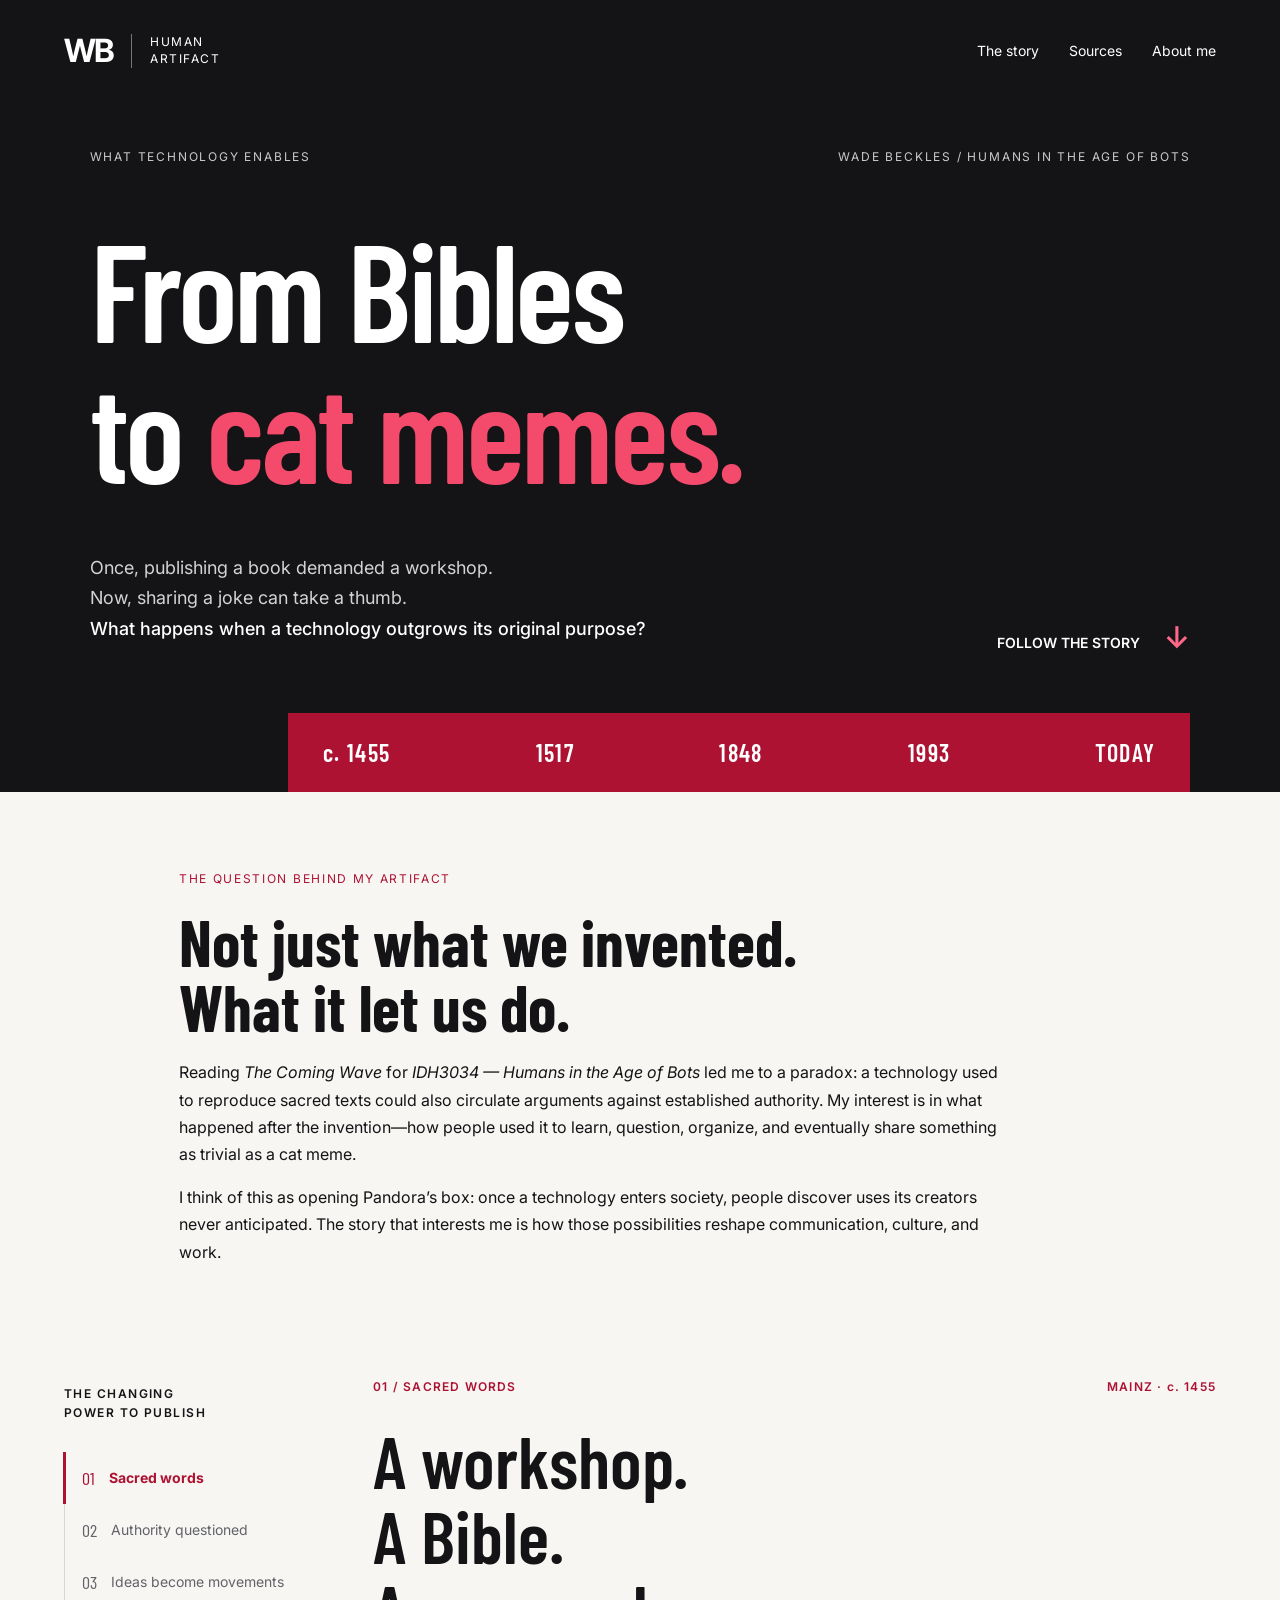
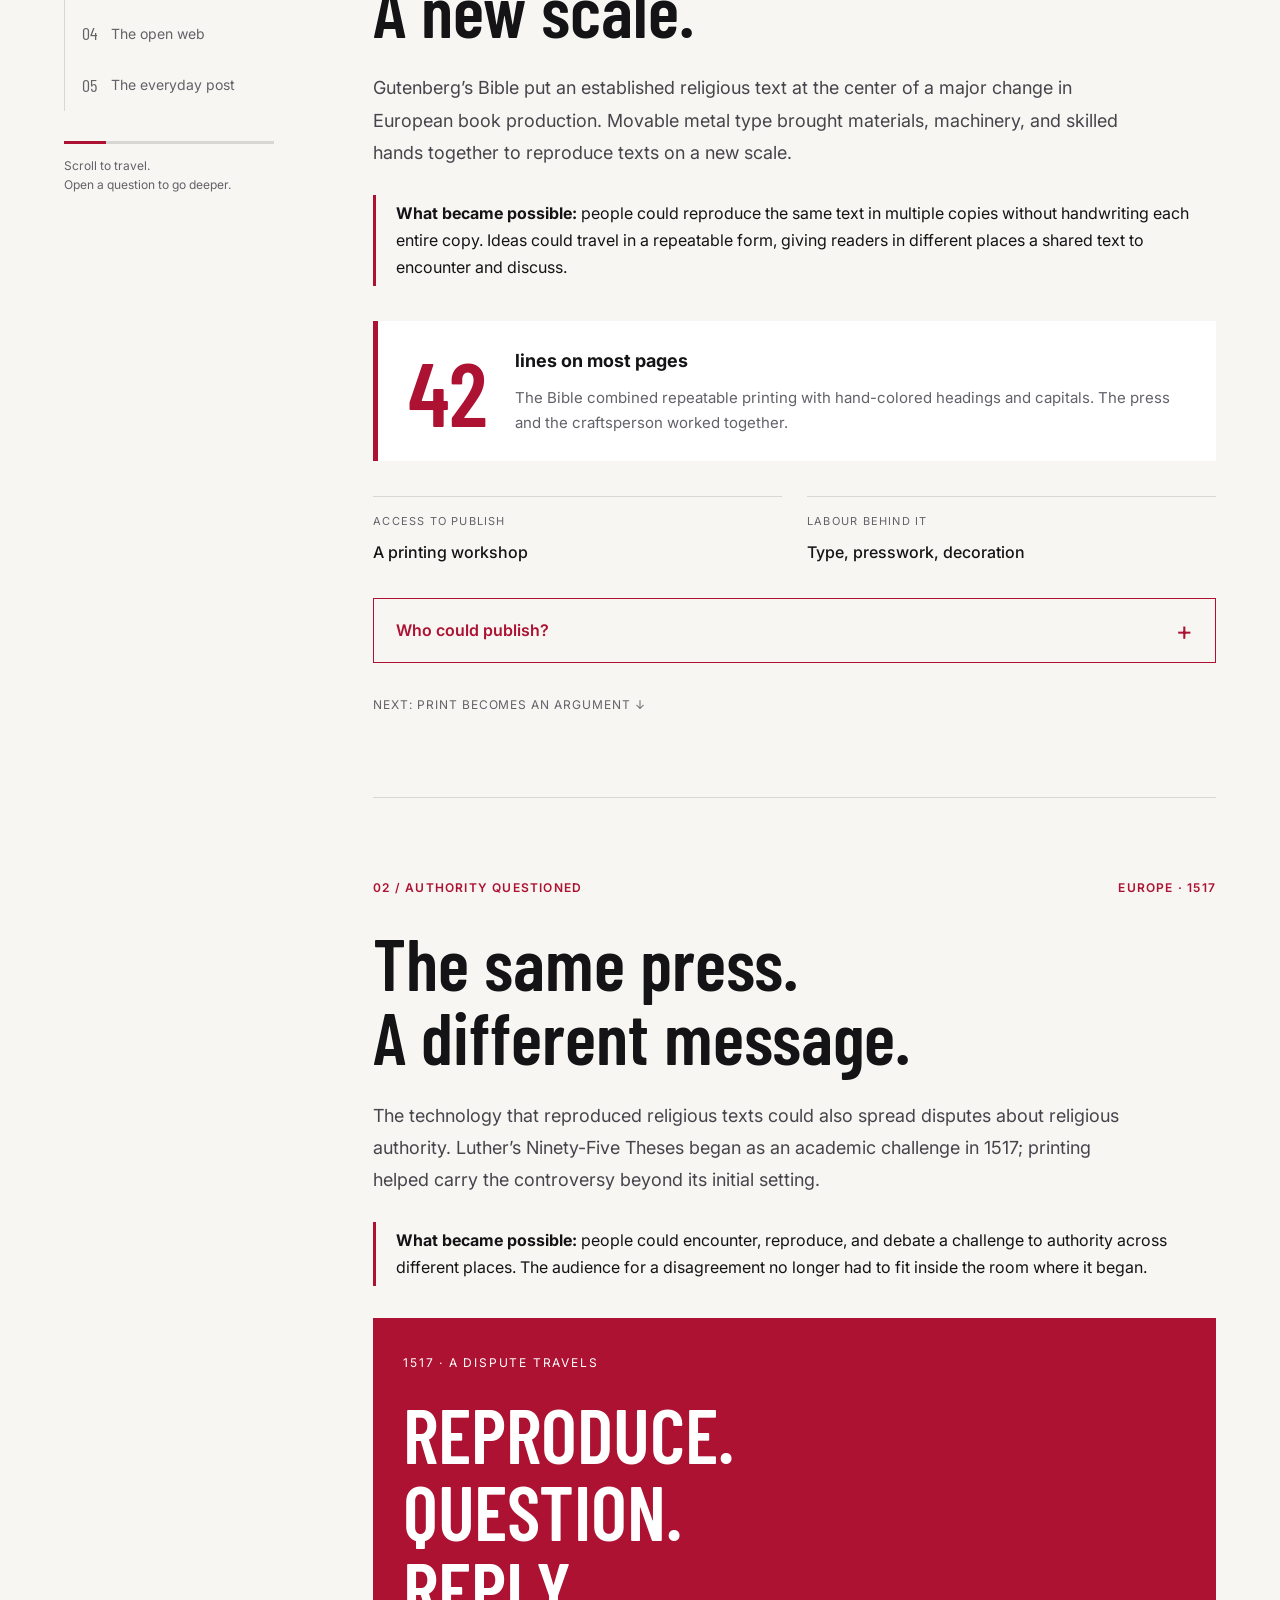
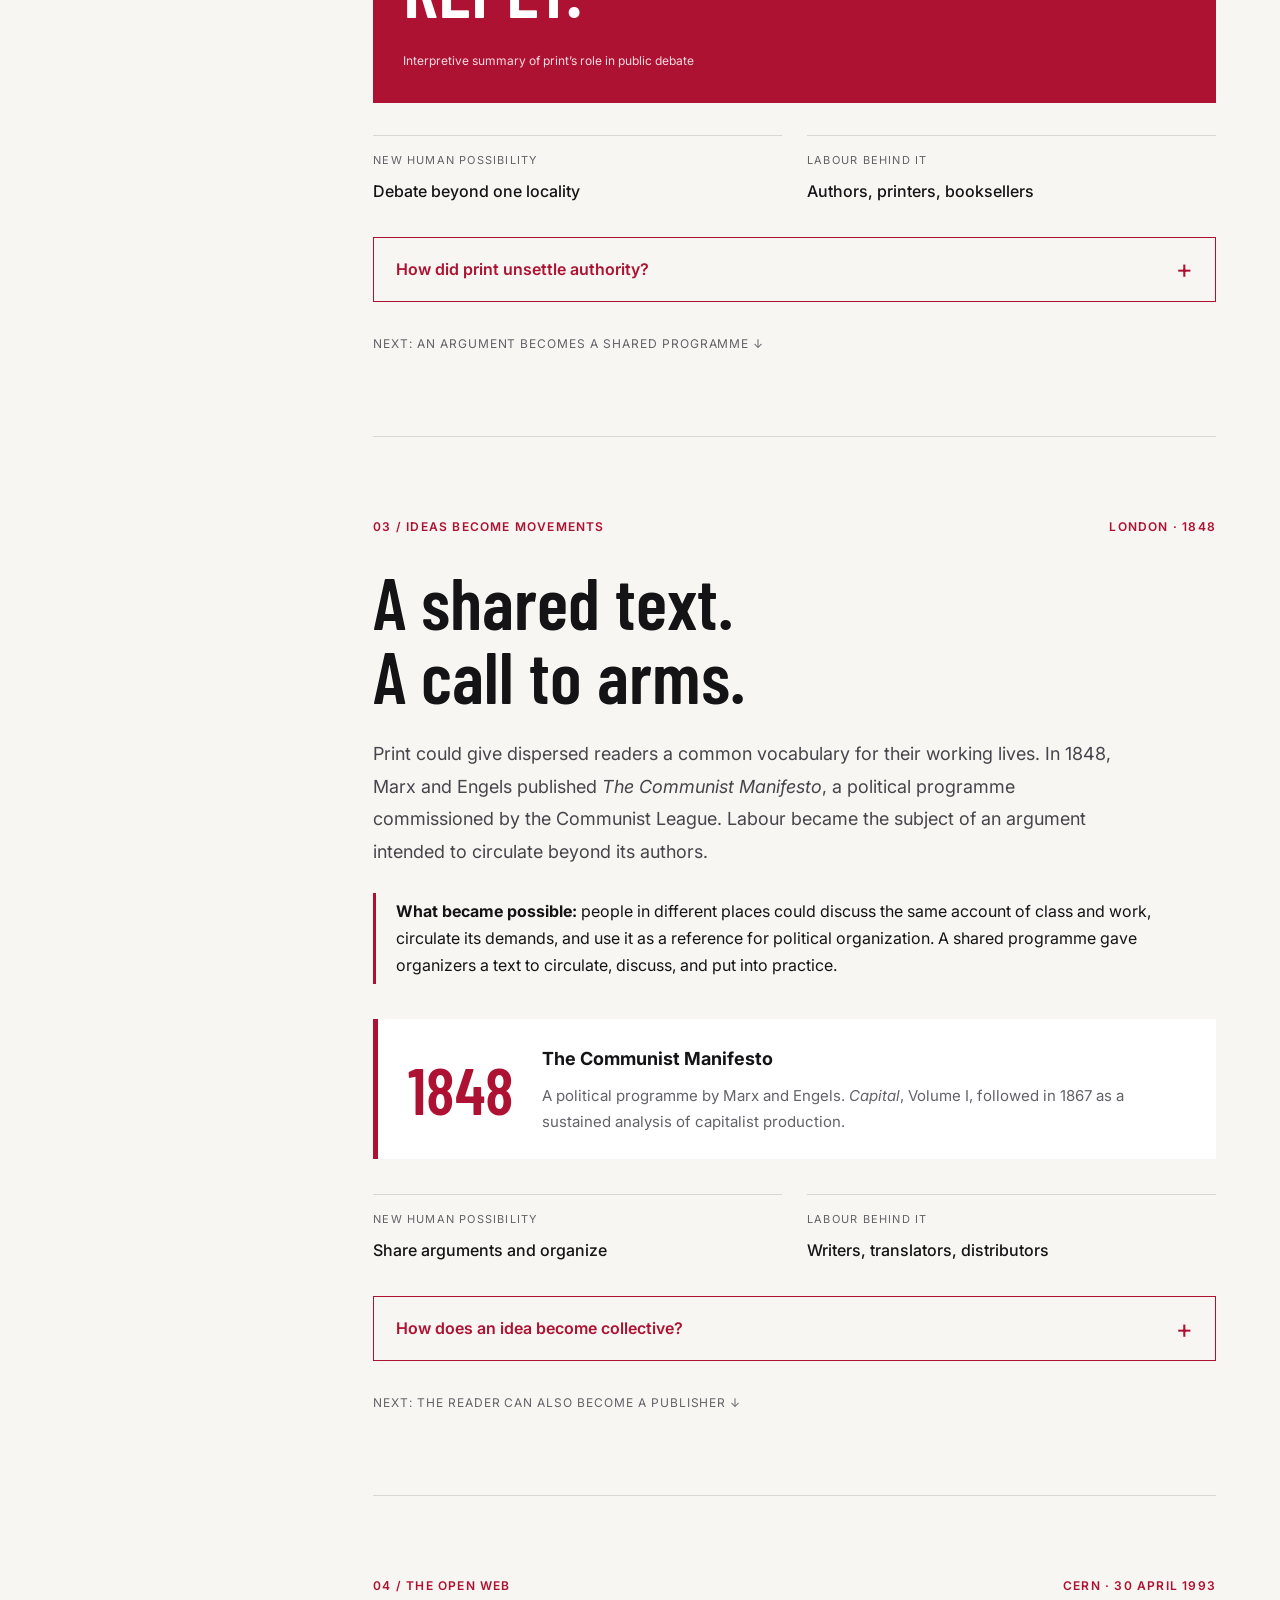
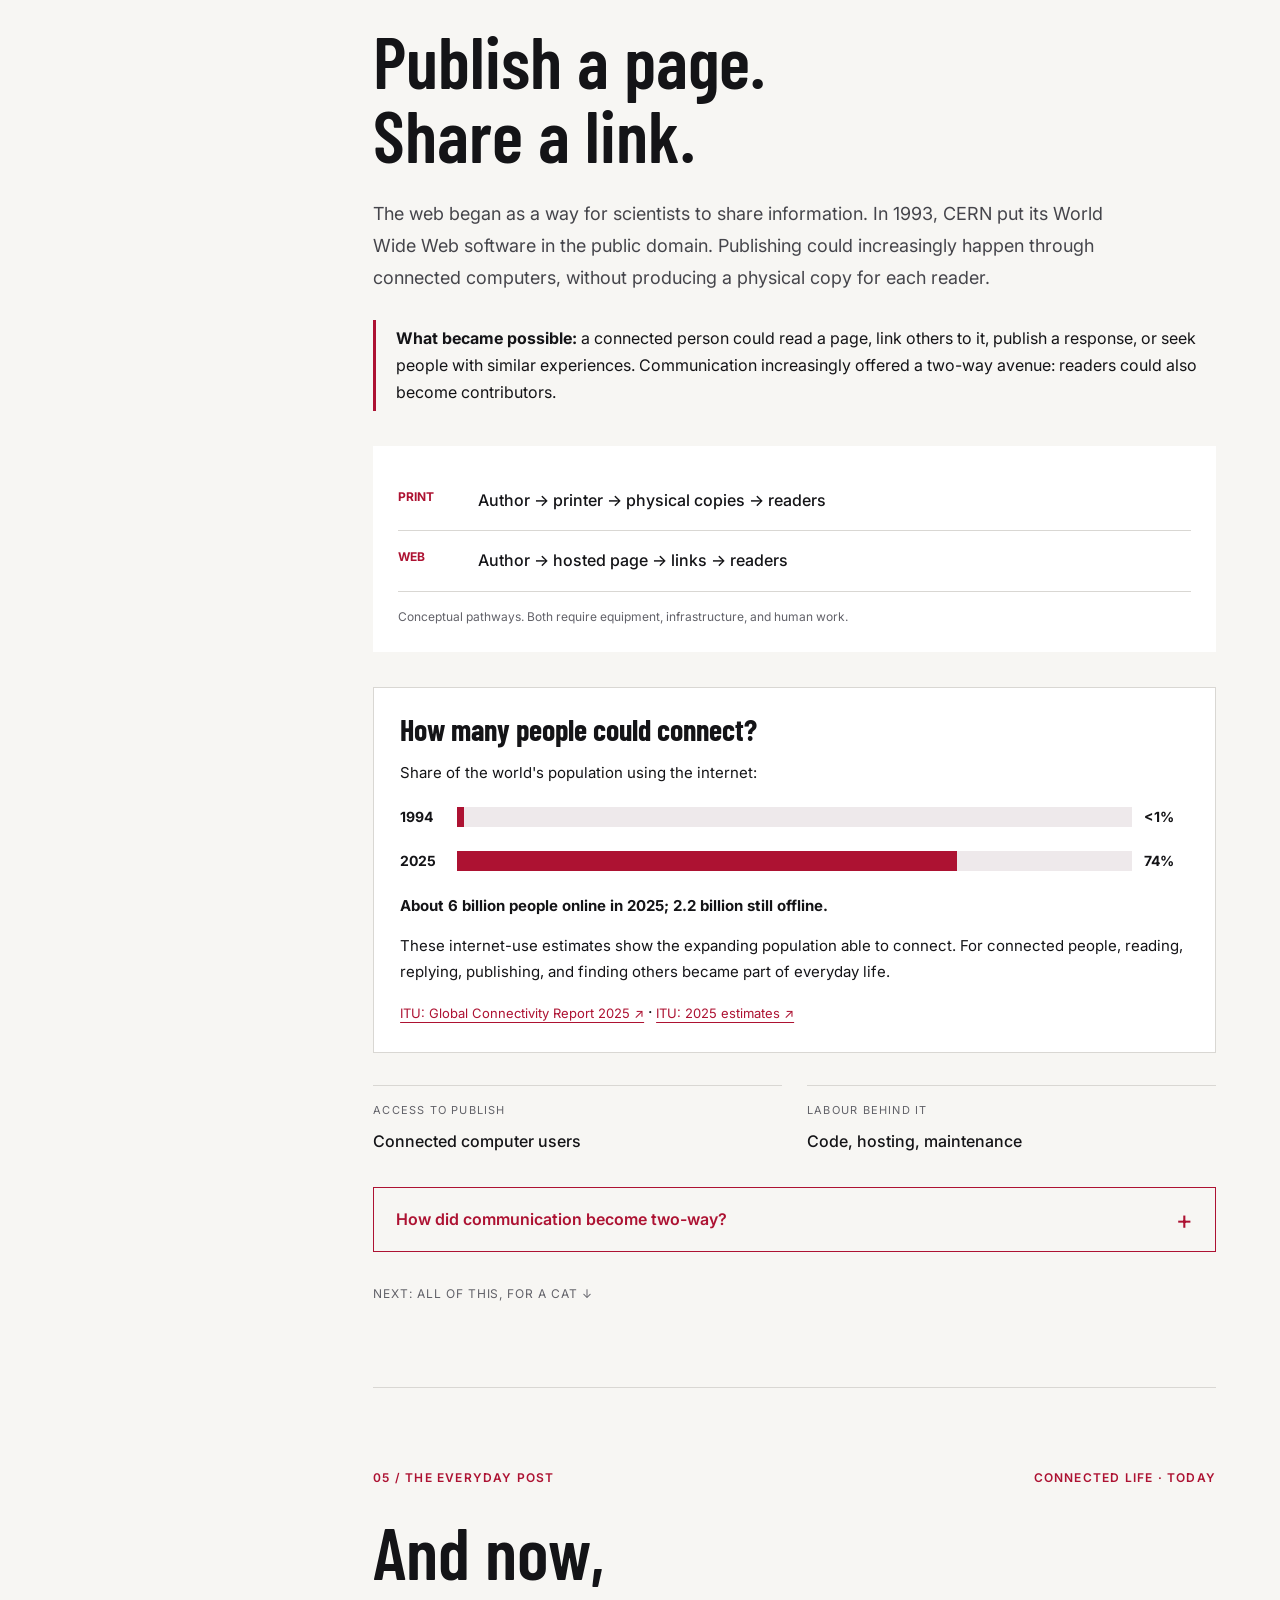
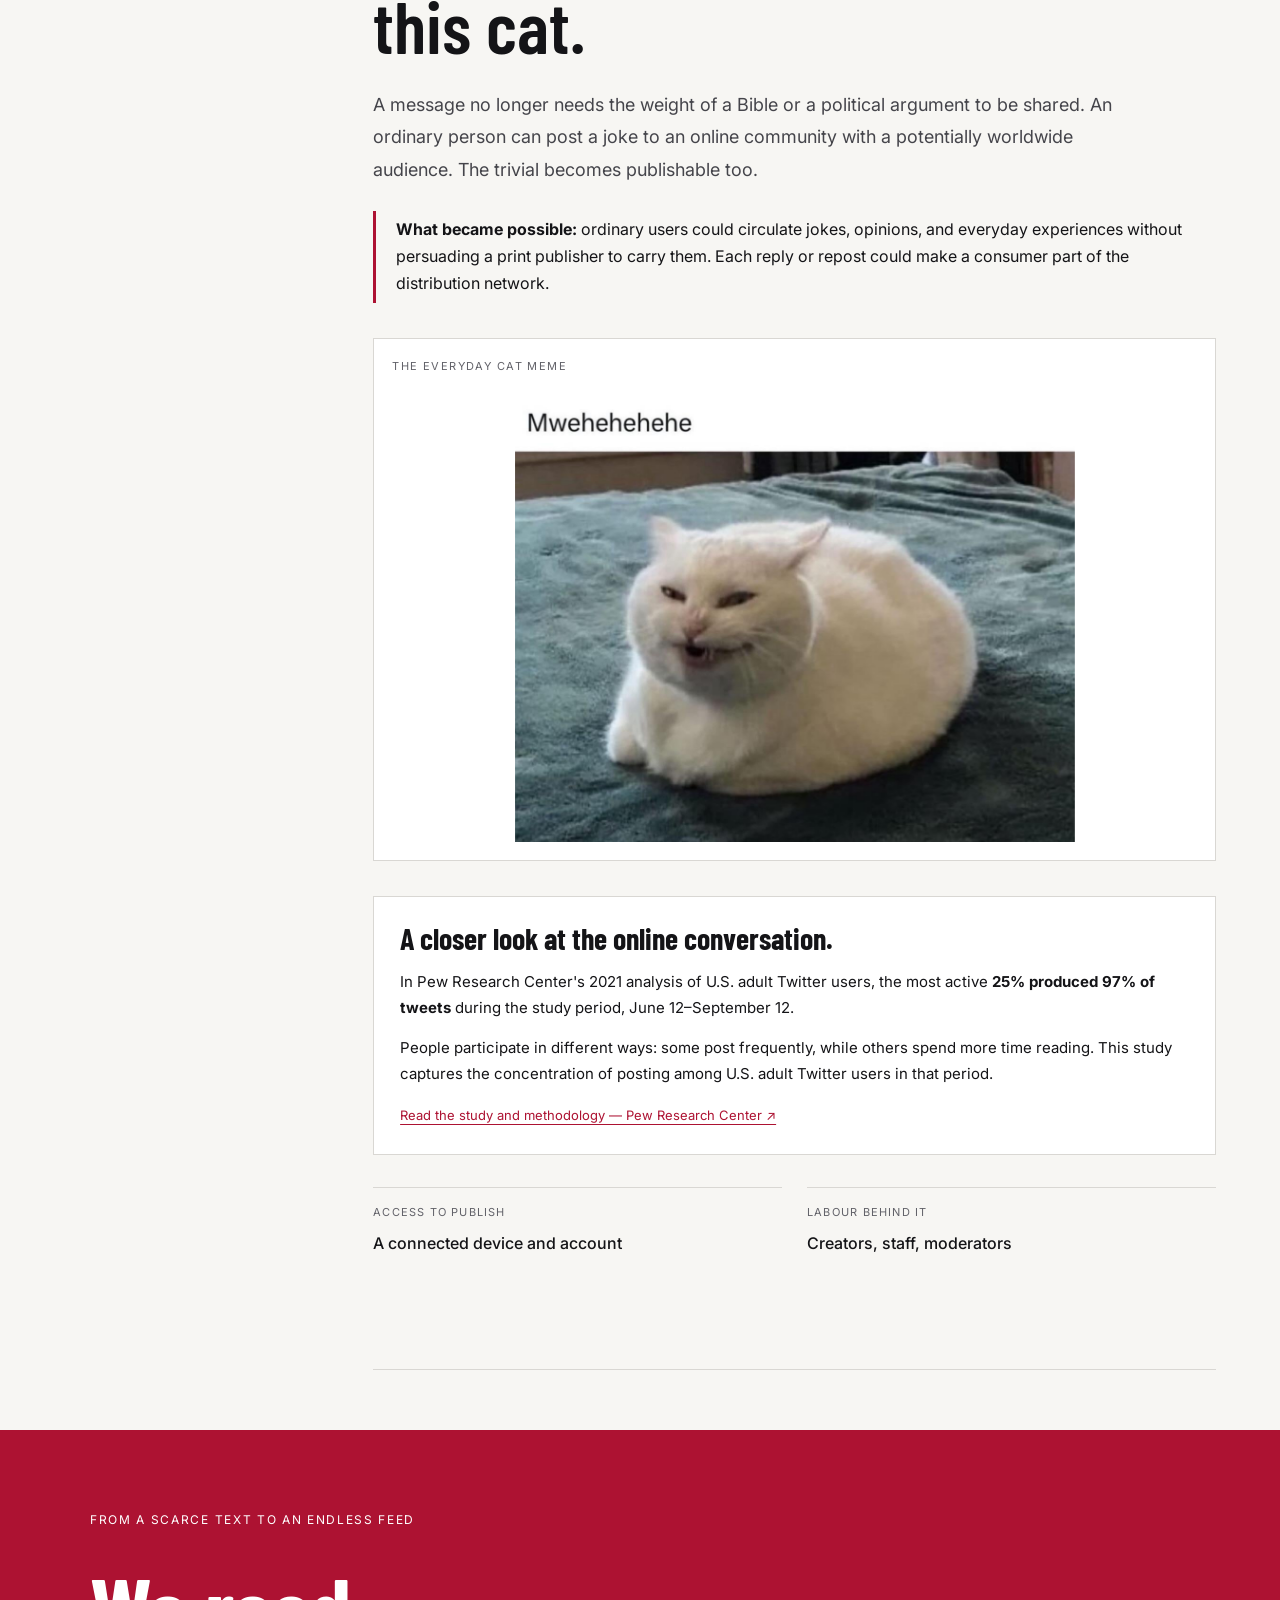
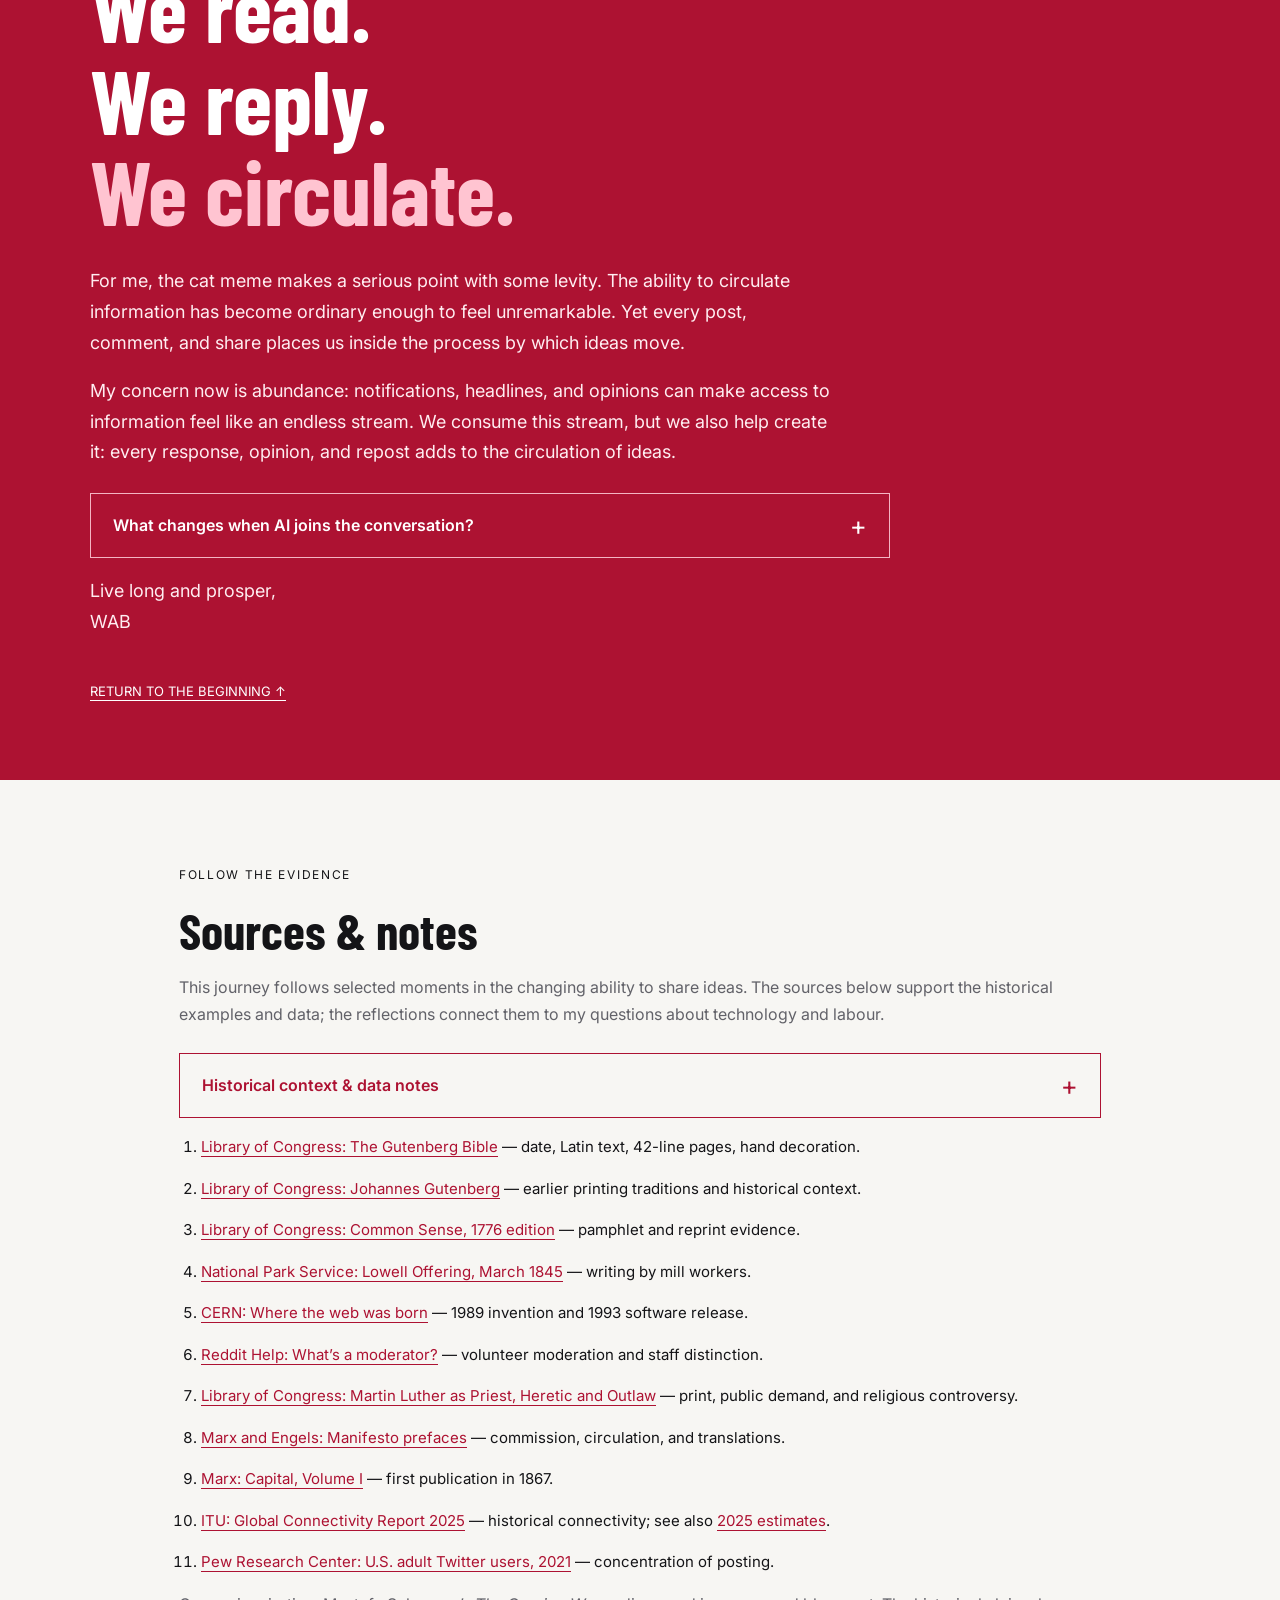
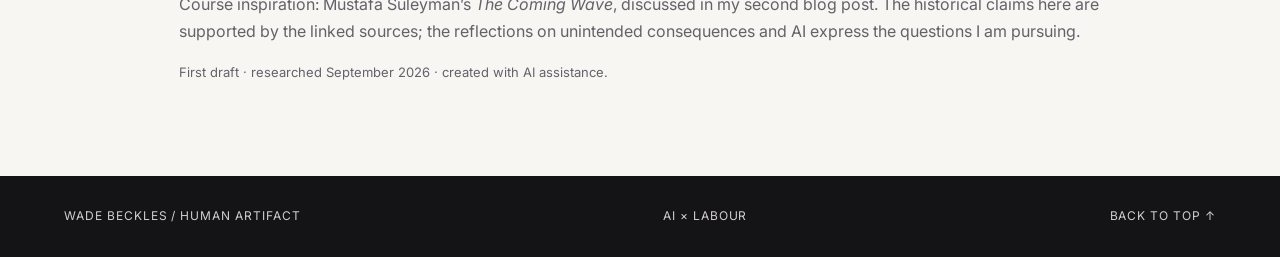
==== story.html @ dadf9d1b "Second ediiton of my human artifact project Changed the colour palette for the entire website. Creat" ====
<!doctype html>
<html lang="en">
<head>
<meta charset="utf-8"><meta name="viewport" content="width=device-width,initial-scale=1">
<meta name="theme-color" content="#a8102d"><meta name="description" content="From Bibles to Cat Memes: an interactive history of publishing, participation, and the labour behind sharing. By Wade Beckles.">
<title>From Bibles to Cat Memes — Wade Beckles</title>
<link rel="stylesheet" href="story.css"><script src="story.js" defer></script>
<link rel="icon" href="data:image/svg+xml,%3Csvg xmlns='http://www.w3.org/2000/svg' viewBox='0 0 64 64'%3E%3Crect width='64' height='64' fill='%23a8102d'/%3E%3Ctext x='12' y='45' font-size='40' fill='white'%3EW%3C/text%3E%3C/svg%3E">
</head>
<body>
<a class="skip" href="#chapter-1">Skip to the story</a>
<header><a class="brand" href="index.html">WB<span>HUMAN<br>ARTIFACT</span></a><nav aria-label="Page navigation"><a href="#chapter-1">The story</a><a href="#sources">Sources</a><a href="index.html#about">About me</a></nav></header>
<main>
<section class="intro" id="top">
 <div class="intro-top"><span>WHAT TECHNOLOGY ENABLES</span><span>WADE BECKLES / HUMANS IN THE AGE OF BOTS</span></div>
 <h1>From Bibles<br>to <em>cat memes.</em></h1>
 <div class="intro-bottom"><p>Once, publishing a book demanded a workshop.<br>Now, sharing a joke can take a thumb.<br><strong>What happens when a technology outgrows its original purpose?</strong></p><a class="start" href="#chapter-1">FOLLOW THE STORY <span>↓</span></a></div>
 <div class="date-strip" aria-label="Selected milestones"><span>c. 1455</span><span>1517</span><span>1848</span><span>1993</span><span>TODAY</span></div>
</section>
<section class="project-premise"><p class="eyebrow">THE QUESTION BEHIND MY ARTIFACT</p><h2>Not just what we invented.<br>What it let us do.</h2><p>Reading <em>The Coming Wave</em> for <em>IDH3034 — Humans in the Age of Bots</em> led me to a paradox: a technology used to reproduce sacred texts could also circulate arguments against established authority. My interest is in what happened after the invention—how people used it to learn, question, organize, and eventually share something as trivial as a cat meme.</p><p>I think of this as opening Pandora’s box: once a technology enters society, people discover uses its creators never anticipated. The story that interests me is how those possibilities reshape communication, culture, and work.</p></section>
<div class="story-layout">
<aside class="timeline" aria-label="Chapter navigation"><p>THE CHANGING<br>POWER TO PUBLISH</p><ol><li><a href="#chapter-1" aria-current="step"><span>01</span>Sacred words</a></li><li><a href="#chapter-2"><span>02</span>Authority questioned</a></li><li><a href="#chapter-3"><span>03</span>Ideas become movements</a></li><li><a href="#chapter-4"><span>04</span>The open web</a></li><li><a href="#chapter-5"><span>05</span>The everyday post</a></li></ol><div class="progress-track" aria-hidden="true"><div id="progress"></div></div><p class="timeline-note">Scroll to travel.<br>Open a question to go deeper.</p></aside>
<div class="chapters">
<section class="chapter" id="chapter-1" data-chapter="1">
 <div class="chapter-meta"><span>01 / SACRED WORDS</span><span>MAINZ · c. 1455</span></div>
 <h2>A workshop.<br>A Bible.<br>A new scale.</h2>
 <p class="lead">Gutenberg’s Bible put an established religious text at the center of a major change in European book production. Movable metal type brought materials, machinery, and skilled hands together to reproduce texts on a new scale.</p>
 <p class="capability"><strong>What became possible:</strong> people could reproduce the same text in multiple copies without handwriting each entire copy. Ideas could travel in a repeatable form, giving readers in different places a shared text to encounter and discuss.</p>
 <div class="evidence"><span class="evidence-number">42</span><div><strong>lines on most pages</strong><p>The Bible combined repeatable printing with hand-colored headings and capitals. The press and the craftsperson worked together.</p></div></div>
 <div class="comparison"><div><span>ACCESS TO PUBLISH</span><strong>A printing workshop</strong></div><div><span>LABOUR BEHIND IT</span><strong>Type, presswork, decoration</strong></div></div>
 <details><summary>Who could publish? <span class="toggle" aria-hidden="true">+</span></summary><div class="more"><h3>A new way to put words into circulation.</h3><p>Gutenberg’s Latin Bible brought technical invention and skilled bookmaking together. A text could be reproduced for different readers while craftspeople added decoration by hand. This changed the work of making books and expanded the possibilities for circulating knowledge.</p><p class="question">Labour lens: whose expertise makes a machine useful?</p><a href="https://www.loc.gov/exhibits/bibles/the-gutenberg-bible.html">Read: Library of Congress — Gutenberg Bible ↗</a><br><a href="https://guides.loc.gov/gutenberg/the-printer">Read: Gutenberg and earlier printing ↗</a></div></details>
 <a class="next" href="#chapter-2">NEXT: PRINT BECOMES AN ARGUMENT ↓</a>
</section>
<section class="chapter" id="chapter-2" data-chapter="2">
 <div class="chapter-meta"><span>02 / AUTHORITY QUESTIONED</span><span>EUROPE · 1517</span></div>
 <h2>The same press.<br>A different message.</h2>
 <p class="lead">The technology that reproduced religious texts could also spread disputes about religious authority. Luther’s Ninety-Five Theses began as an academic challenge in 1517; printing helped carry the controversy beyond its initial setting.</p>
 <p class="capability"><strong>What became possible:</strong> people could encounter, reproduce, and debate a challenge to authority across different places. The audience for a disagreement no longer had to fit inside the room where it began.</p>
 <div class="typographic-fact"><span>1517 · A DISPUTE TRAVELS</span><strong>REPRODUCE.<br>QUESTION.<br>REPLY.</strong><small>Interpretive summary of print’s role in public debate</small></div>
 <div class="comparison"><div><span>NEW HUMAN POSSIBILITY</span><strong>Debate beyond one locality</strong></div><div><span>LABOUR BEHIND IT</span><strong>Authors, printers, booksellers</strong></div></div>
 <details><summary>How did print unsettle authority? <span class="toggle" aria-hidden="true">+</span></summary><div class="more"><h3>A use no single inventor could prescribe.</h3><p>The Library of Congress describes printing as crucial to the rapid spread of Luther’s challenge. Public interest in the controversy also gave printers a market for these works. Commercial demand and religious debate could reinforce one another.</p><p>This is the paradox that fascinates me: the same means of circulating sacred texts also helped circulate challenges to religious authority. Printers, writers, and readers turned a tool of reproduction into a medium for public argument.</p><p>Later, Paine’s <em>Common Sense</em> (1776) used the pamphlet form to argue for American independence. Reprinting let an argument travel through different communities.</p><p class="question">My question: what happens in modern digital spaces where people exist in echo chambers that reinforce their already-held ideas?</p><a href="https://guides.loc.gov/martin-luther-priest-heretic-outlaw">Library of Congress — printing and the Reformation ↗</a><br><a href="https://www.loc.gov/item/18023774/">Explore Common Sense, 1776 ↗</a></div></details>
 <a class="next" href="#chapter-3">NEXT: AN ARGUMENT BECOMES A SHARED PROGRAMME ↓</a>
</section>
<section class="chapter" id="chapter-3" data-chapter="3">
 <div class="chapter-meta"><span>03 / IDEAS BECOME MOVEMENTS</span><span>LONDON · 1848</span></div>
 <h2>A shared text.<br>A call to arms.</h2>
 <p class="lead">Print could give dispersed readers a common vocabulary for their working lives. In 1848, Marx and Engels published <em>The Communist Manifesto</em>, a political programme commissioned by the Communist League. Labour became the subject of an argument intended to circulate beyond its authors.</p>
 <p class="capability"><strong>What became possible:</strong> people in different places could discuss the same account of class and work, circulate its demands, and use it as a reference for political organization. A shared programme gave organizers a text to circulate, discuss, and put into practice.</p>
 <div class="evidence labour-fact"><span class="evidence-number">1848</span><div><strong>The Communist Manifesto</strong><p>A political programme by Marx and Engels. <em>Capital</em>, Volume I, followed in 1867 as a sustained analysis of capitalist production.</p></div></div>
 <div class="comparison"><div><span>NEW HUMAN POSSIBILITY</span><strong>Share arguments and organize</strong></div><div><span>LABOUR BEHIND IT</span><strong>Writers, translators, distributors</strong></div></div>
 <details><summary>How does an idea become collective? <span class="toggle" aria-hidden="true">+</span></summary><div class="more"><h3>A common reference across distance.</h3><p>In their 1872 preface, Marx and Engels describe the League’s commission and the Manifesto’s publication and translations. Translation and republication helped these arguments reach readers across linguistic and national boundaries.</p><p>The short political programme of the <em>Manifesto</em> (1848) and the sustained economic analysis of <em>Capital</em>, Volume I (1867), show how different forms of writing could bring ideas about labour to different audiences.</p><p>Workers also published their own literary voices. The <em>Lowell Offering</em> included poetry and fiction by women textile workers; the National Park Service preserves a March 1845 cover. Print gave space to workers’ experiences, imagination, and political aspirations.</p><p class="question">Labour lens: can shared language help people recognize a common problem—and act together?</p><a href="https://www.marxists.org/archive/marx/works/1848/communist-manifesto/preface.htm">Read the Manifesto’s historical prefaces ↗</a><br><a href="https://www.marxists.org/archive/marx/works/1867-c1/">Capital, Volume I — publication and text ↗</a><br><a href="https://www.nps.gov/media/photo/view.htm?id=8941e4b8-2e79-48ce-ba90-e54f77fb3337">National Park Service — Lowell Offering ↗</a></div></details>
 <a class="next" href="#chapter-4">NEXT: THE READER CAN ALSO BECOME A PUBLISHER ↓</a>
</section>
<section class="chapter" id="chapter-4" data-chapter="4">
 <div class="chapter-meta"><span>04 / THE OPEN WEB</span><span>CERN · 30 APRIL 1993</span></div>
 <h2>Publish a page.<br>Share a link.</h2>
 <p class="lead">The web began as a way for scientists to share information. In 1993, CERN put its World Wide Web software in the public domain. Publishing could increasingly happen through connected computers, without producing a physical copy for each reader.</p>
 <p class="capability"><strong>What became possible:</strong> a connected person could read a page, link others to it, publish a response, or seek people with similar experiences. Communication increasingly offered a two-way avenue: readers could also become contributors.</p>
 <div class="distribution" aria-label="Conceptual comparison of distribution, not a measured scale"><div><span>PRINT</span><strong>Author → printer → physical copies → readers</strong></div><div><span>WEB</span><strong>Author → hosted page → links → readers</strong></div><small>Conceptual pathways. Both require equipment, infrastructure, and human work.</small></div>
 <div class="reach-data"><h3>How many people could connect?</h3><p>Share of the world's population using the internet:</p><div class="data-row"><strong>1994</strong><div class="data-bar"><span style="width:1%"></span></div><b>&lt;1%</b></div><div class="data-row"><strong>2025</strong><div class="data-bar"><span style="width:74%"></span></div><b>74%</b></div><p><strong>About 6 billion people online in 2025; 2.2 billion still offline.</strong> </p><p>These internet-use estimates show the expanding population able to connect. For connected people, reading, replying, publishing, and finding others became part of everyday life.</p><a href="https://www.itu.int/itu-d/reports/statistics/global-connectivity-report-2025/">ITU: Global Connectivity Report 2025 ↗</a> · <a href="https://www.itu.int/en/mediacentre/Pages/PR-2025-11-17-Facts-and-Figures.aspx">ITU: 2025 estimates ↗</a></div>
 <div class="comparison"><div><span>ACCESS TO PUBLISH</span><strong>Connected computer users</strong></div><div><span>LABOUR BEHIND IT</span><strong>Code, hosting, maintenance</strong></div></div>
 <details><summary>How did communication become two-way? <span class="toggle" aria-hidden="true">+</span></summary><div class="more"><h3>The reader joins the conversation.</h3><p>Invented at CERN in 1989, the web gained an important opening on 30 April 1993 when CERN released its software into the public domain. People could build on a shared foundation for linking and exchanging information.</p><p>For me, the important change is the two-way avenue. We can seek information, respond to it, and send our own ideas back into circulation. Behind these everyday exchanges are the people who build and maintain the software and networks.</p><p class="question">Labour lens: when distribution becomes digital, which work disappears from view?</p><a href="https://home.cern/science/computing/the-birth-of-the-web/where-web-was-born/">Read: where the web was born — CERN ↗</a></div></details>
 <a class="next" href="#chapter-5">NEXT: ALL OF THIS, FOR A CAT ↓</a>
</section>
<section class="chapter" id="chapter-5" data-chapter="5">
 <div class="chapter-meta"><span>05 / THE EVERYDAY POST</span><span>CONNECTED LIFE · TODAY</span></div>
 <h2>And now,<br>this cat.</h2>
 <p class="lead">A message no longer needs the weight of a Bible or a political argument to be shared. An ordinary person can post a joke to an online community with a potentially worldwide audience. The trivial becomes publishable too.</p>
 <p class="capability"><strong>What became possible:</strong> ordinary users could circulate jokes, opinions, and everyday experiences without persuading a print publisher to carry them. Each reply or repost could make a consumer part of the distribution network.</p>
 <figure class="meme"><div class="meme-label">THE EVERYDAY CAT MEME</div><div class="meme-picture"><img src="cat.png" width="1179" height="952" loading="lazy" alt="A white cat on a blue blanket appears to laugh mischievously beneath the caption Mwehehehehehe."></div></figure>
 <div class="reach-data"><h3>A closer look at the online conversation.</h3><p>In Pew Research Center's 2021 analysis of U.S. adult Twitter users, the most active <strong>25% produced 97% of tweets</strong> during the study period, June 12–September 12.</p><p>People participate in different ways: some post frequently, while others spend more time reading. This study captures the concentration of posting among U.S. adult Twitter users in that period.</p><a href="https://www.pewresearch.org/internet/2021/11/15/the-behaviors-and-attitudes-of-u-s-adults-on-twitter/">Read the study and methodology — Pew Research Center ↗</a></div>
 <div class="comparison"><div><span>ACCESS TO PUBLISH</span><strong>A connected device and account</strong></div><div><span>LABOUR BEHIND IT</span><strong>Creators, staff, moderators</strong></div></div>
</section>
</div></div>
<section class="ending"><span>FROM A SCARCE TEXT TO AN ENDLESS FEED</span><h2>We read.<br>We reply.<br><em>We circulate.</em></h2><p>For me, the cat meme makes a serious point with some levity. The ability to circulate information has become ordinary enough to feel unremarkable. Yet every post, comment, and share places us inside the process by which ideas move.</p><p>My concern now is abundance: notifications, headlines, and opinions can make access to information feel like an endless stream. We consume this stream, but we also help create it: every response, opinion, and repost adds to the circulation of ideas.</p><details><summary>What changes when AI joins the conversation? <span class="toggle" aria-hidden="true">+</span></summary><div class="more"><h3>The next Pandora’s box question.</h3><p>In my blog, I ask what happens when information comes through a tailored conversation with an AI. Does that help us understand more, or give a new intermediary greater influence over what we encounter? This is the next question I want my artifact to explore.</p><p>Making this artifact gave that question a practical dimension. I tried learning interactive HTML through online tutorials, then collaborated with language models to develop and refine the site. Natural-language instructions became part of how I could build something for others to use.</p><p>That experience connects directly to labour: which tasks become easier, which skills remain necessary, and how does responsibility shift? Reading developers’ accounts of working with AI made these questions feel immediate. Building this page let me experience that shift for myself.</p><p class="question">The thread running through my artifact: what does a technology enable people to do—and what follows that its creators did not intend?</p></div></details><p>Live long and prosper,<br>WAB</p><a href="#top">RETURN TO THE BEGINNING ↑</a></section>
<section id="sources" class="sources"><span>FOLLOW THE EVIDENCE</span><h2>Sources & notes</h2><p>This journey follows selected moments in the changing ability to share ideas. The sources below support the historical examples and data; the reflections connect them to my questions about technology and labour.</p><details class="method-notes"><summary>Historical context &amp; data notes <span class="toggle" aria-hidden="true">+</span></summary><div class="more"><p>Printing and earlier movable-type techniques existed in Asia before Gutenberg. This story begins with his European workshop as one influential example. Manuscripts, teaching, letters, and oral communication also circulated ideas before the press. The Reformation illustrates printing’s role in a wider social change; printing was one contributor alongside other forces.</p><p>The Manifesto appeared in 1848; Capital, Volume I, followed in 1867. These are distinct works with different purposes.</p><p>The ITU figures measure internet use, not the number of active publishers or people heard. The 1994 bar shows an upper bound of 1%. Pew’s figures concern posting volume among U.S. adult Twitter users during June 12–September 12, 2021, rather than Reddit or global participation. These measurements describe different aspects of participation and should not be treated as a single historical count of voices.</p></div></details><ol><li><a href="https://www.loc.gov/exhibits/bibles/the-gutenberg-bible.html">Library of Congress: The Gutenberg Bible</a> — date, Latin text, 42-line pages, hand decoration.</li><li><a href="https://guides.loc.gov/gutenberg/the-printer">Library of Congress: Johannes Gutenberg</a> — earlier printing traditions and historical context.</li><li><a href="https://www.loc.gov/item/18023774/">Library of Congress: Common Sense, 1776 edition</a> — pamphlet and reprint evidence.</li><li><a href="https://www.nps.gov/media/photo/view.htm?id=8941e4b8-2e79-48ce-ba90-e54f77fb3337">National Park Service: Lowell Offering, March 1845</a> — writing by mill workers.</li><li><a href="https://home.cern/science/computing/the-birth-of-the-web/where-web-was-born/">CERN: Where the web was born</a> — 1989 invention and 1993 software release.</li><li><a href="https://support.reddithelp.com/hc/en-us/articles/204533859-What-s-a-moderator">Reddit Help: What’s a moderator?</a> — volunteer moderation and staff distinction.</li><li><a href="https://guides.loc.gov/martin-luther-priest-heretic-outlaw">Library of Congress: Martin Luther as Priest, Heretic and Outlaw</a> — print, public demand, and religious controversy.</li><li><a href="https://www.marxists.org/archive/marx/works/1848/communist-manifesto/preface.htm">Marx and Engels: Manifesto prefaces</a> — commission, circulation, and translations.</li><li><a href="https://www.marxists.org/archive/marx/works/1867-c1/">Marx: Capital, Volume I</a> — first publication in 1867.</li><li><a href="https://www.itu.int/itu-d/reports/statistics/global-connectivity-report-2025/">ITU: Global Connectivity Report 2025</a> — historical connectivity; see also <a href="https://www.itu.int/en/mediacentre/Pages/PR-2025-11-17-Facts-and-Figures.aspx">2025 estimates</a>.</li><li><a href="https://www.pewresearch.org/internet/2021/11/15/the-behaviors-and-attitudes-of-u-s-adults-on-twitter/">Pew Research Center: U.S. adult Twitter users, 2021</a> — concentration of posting.</li></ol><p>Course inspiration: Mustafa Suleyman’s <em>The Coming Wave</em>, discussed in my second blog post. The historical claims here are supported by the linked sources; the reflections on unintended consequences and AI express the questions I am pursuing.</p><p class="note">First draft · researched September 2026 · created with AI assistance.</p></section>
</main><footer><a href="index.html">WADE BECKLES / HUMAN ARTIFACT</a><span>AI × LABOUR</span><a href="#top">BACK TO TOP ↑</a></footer>
</body></html>
---- story.css ----
@import url('https://fonts.googleapis.com/css2?family=Barlow+Condensed:wght@500;600;700&family=Inter:wght@400;500;600;700&display=swap');
:root{--red:#ad1232;--dark:#141417;--paper:#f7f6f3;--muted:#626269;--line:#d9d7d3}*{box-sizing:border-box}html{scroll-behavior:smooth;scroll-padding-top:35px}body{margin:0;background:var(--paper);color:var(--dark);font:16px/1.7 Inter,Arial,sans-serif}a{color:inherit;text-underline-offset:4px}a:focus-visible,summary:focus-visible{outline:3px solid #e55675;outline-offset:6px}.skip{position:fixed;top:-100px;left:20px;z-index:20;background:white;color:black;padding:10px}.skip:focus{top:10px}header{padding:24px 5%;display:flex;align-items:center;justify-content:space-between;gap:25px;background:var(--dark);color:white}.brand{font-size:32px;font-weight:700;text-decoration:none;display:flex;align-items:center;gap:18px;letter-spacing:-2px}.brand span{font:12px/1.4 Inter,sans-serif;letter-spacing:.13em;border-left:1px solid #777;padding-left:18px}nav{display:flex;gap:30px}nav a{text-decoration:none;font-size:14px}nav a:hover{color:#ffadb8}.intro{padding:45px 7% 0;background:var(--dark);color:white;overflow:hidden}.intro-top{display:flex;justify-content:space-between;gap:20px;font-size:12px;letter-spacing:.15em;color:#cbc8ca}h1,h2,h3{font-family:'Barlow Condensed','Arial Narrow',sans-serif;line-height:1.02;margin:0}h1{font-size:clamp(78px,10.8vw,170px);font-weight:600;letter-spacing:-.025em;margin:50px 0 35px}h1 em{font-style:normal;color:#f44b6d}.intro-bottom{display:flex;justify-content:space-between;align-items:end;gap:35px;padding-bottom:50px}.intro-bottom p{font-size:18px;max-width:630px;color:#d5d2d4}.intro-bottom strong{color:white;font-weight:500}.start{white-space:nowrap;text-decoration:none;font-size:14px;font-weight:600}.start span{padding-left:20px;font-size:30px;color:#ff6788}.date-strip{background:var(--red);display:flex;justify-content:space-between;padding:25px 35px;margin-left:18%;font:600 24px 'Barlow Condensed',sans-serif;letter-spacing:.06em}.story-layout{display:grid;grid-template-columns:240px minmax(0,1fr);gap:6%;max-width:1320px;margin:auto;padding:0 5%}.timeline{align-self:start;position:sticky;top:35px;padding-top:75px}.timeline>p{font-size:12px;font-weight:600;letter-spacing:.12em;line-height:1.6}.timeline ol{list-style:none;margin:30px 0;padding:0;border-left:1px solid var(--line)}.timeline li a{display:flex;gap:14px;align-items:center;text-decoration:none;font-size:14px;color:var(--muted);padding:14px 0 14px 16px;border-left:3px solid transparent;margin-left:-2px}.timeline li a[aria-current]{color:var(--red);border-color:var(--red);font-weight:700}.timeline li a span{font:18px 'Barlow Condensed',sans-serif}.progress-track{height:3px;background:var(--line);margin-right:30px}#progress{height:100%;width:0;background:var(--red);transition:width .2s}.timeline .timeline-note{font-size:12px;letter-spacing:0;font-weight:400;color:var(--muted)}.chapter{padding:80px 0;border-bottom:1px solid var(--line);scroll-margin-top:28px}.chapter-meta{display:flex;justify-content:space-between;gap:20px;font-size:12px;letter-spacing:.1em;color:var(--red);font-weight:600}.chapter h2{font-size:clamp(54px,5.7vw,85px);font-weight:600;margin:26px 0}.lead{font-size:18px;line-height:1.8;max-width:760px;color:#45454b}.evidence{display:flex;gap:28px;align-items:center;background:white;border-left:5px solid var(--red);padding:25px 30px;margin:35px 0}.evidence-number{font:600 90px/1 'Barlow Condensed',sans-serif;color:var(--red)}.evidence strong{font-size:18px}.evidence p{margin:8px 0 0;font-size:15px;color:var(--muted)}.labour-fact .evidence-number{font-size:66px}.comparison{display:grid;grid-template-columns:1fr 1fr;gap:25px;margin:32px 0}.comparison>div{border-top:1px solid var(--line);padding-top:15px}.comparison span{display:block;font-size:11px;letter-spacing:.11em;color:var(--muted);margin-bottom:8px}.comparison strong{font-weight:500;font-size:16px}.typographic-fact{margin:32px 0;padding:30px;background:var(--red);color:white}.typographic-fact>span{font-size:12px;letter-spacing:.15em}.typographic-fact strong{display:block;font:600 clamp(50px,6vw,82px)/1 'Barlow Condensed',sans-serif;margin:20px 0}.typographic-fact small{font-size:12px;color:#ffdae2}.distribution{background:white;padding:25px;margin:35px 0}.distribution>div{display:grid;grid-template-columns:65px 1fr;gap:15px;padding:16px 0;border-bottom:1px solid var(--line)}.distribution span{color:var(--red);font-size:12px;font-weight:700}.distribution strong{font-size:16px;font-weight:500}.distribution small{display:block;margin-top:15px;font-size:12px;color:var(--muted)}details{border:1px solid var(--red);margin-top:25px}summary{list-style:none;cursor:pointer;display:flex;align-items:center;justify-content:space-between;gap:20px;padding:18px 22px;color:var(--red);font-weight:600;font-size:16px}summary::-webkit-details-marker{display:none}summary:hover{background:#ad123209}.toggle{font-size:26px;font-weight:400;line-height:1;transition:transform .2s}details[open] .toggle{transform:rotate(45deg)}details[open] summary{background:var(--red);color:white}.more{padding:24px}.more h3{font-size:30px}.more p{font-size:16px}.more a{font-size:14px;color:var(--red)}.question{border-left:3px solid var(--red);padding-left:18px;font-weight:500}.next{display:inline-block;margin-top:32px;font-size:12px;text-decoration:none;letter-spacing:.08em;color:var(--muted)}.meme{margin:35px 0;background:white;border:1px solid var(--line);padding:18px}.meme-label{font-size:11px;letter-spacing:.13em;margin-bottom:15px;color:var(--muted)}.meme-picture{position:relative;max-width:560px;margin:auto;background:#181819}.meme img{display:block;width:100%;height:auto}.meme-picture p{position:absolute;bottom:0;left:0;right:0;margin:0;padding:60px 12px 20px;text-align:center;color:white;background:linear-gradient(transparent,#000d);font:700 clamp(22px,2.5vw,34px)/1.1 'Barlow Condensed',sans-serif;text-shadow:0 2px 5px black}.meme-picture p span{display:block;margin-top:14px;color:#ffccd6}figcaption{font-size:12px;color:var(--muted);margin-top:14px}.ending{background:var(--red);color:white;padding:75px max(7%,calc((100vw - 1100px)/2));margin-top:60px}.ending>span,.sources>span{font-size:12px;letter-spacing:.14em}.ending h2{font-size:clamp(52px,7vw,100px);margin:30px 0}.ending em{font-style:normal;color:#ffc4d1}.ending p{max-width:740px;font-size:18px;color:#ffedf1}.ending>a{display:inline-block;margin-top:25px;font-size:13px}.sources{max-width:1050px;margin:auto;padding:80px 5%}.sources h2{font-size:50px;margin:18px 0}.sources>p{color:var(--muted)}.sources ol{padding-left:22px}.sources li{margin:16px 0;font-size:15px}.sources a{color:var(--red)}.sources .note{font-size:13px}footer{background:var(--dark);color:#d2cdd1;padding:30px 5%;display:flex;justify-content:space-between;gap:25px;font-size:12px;letter-spacing:.08em}footer a{text-decoration:none}
@media(max-width:900px){.story-layout{grid-template-columns:170px minmax(0,1fr);gap:5%}.chapter-meta{flex-direction:column;gap:6px}.evidence{flex-direction:column;align-items:start}.intro-bottom{align-items:start;flex-direction:column;gap:10px}.date-strip{margin-left:0}.timeline li a{font-size:13px;gap:8px}}
@media(max-width:640px){header{padding:18px 6%}.brand{font-size:27px}.brand span{font-size:10px;padding-left:10px}nav{gap:14px}nav a{font-size:12px}nav a:last-child{display:none}.intro{padding:30px 6% 0}.intro-top{font-size:10px}.intro-top span:last-child{max-width:110px;text-align:right}h1{font-size:clamp(66px,14vw,94px);margin:35px 0 25px}.intro-bottom p{font-size:16px}.date-strip{padding:20px 15px;font-size:18px}.story-layout{display:block;padding:0 6%}.timeline{position:sticky;top:0;background:var(--paper);padding:10px 0;z-index:5;border-bottom:1px solid var(--line)}.timeline>p,.timeline .timeline-note{display:none}.timeline ol{display:flex;justify-content:space-between;margin:0;border:none}.timeline li a{font-size:0;padding:5px 12px;border:0;border-bottom:3px solid transparent}.timeline li a[aria-current]{border-color:var(--red)}.timeline li a span{font-size:18px}.progress-track{display:none}.chapter{padding:48px 0;scroll-margin-top:75px}.chapter h2{font-size:56px}.lead{font-size:17px}.evidence{gap:16px;padding:24px}.comparison{gap:18px}.comparison strong{font-size:14px}.comparison span{font-size:10px}.ending{padding:55px 6%;margin-top:20px}.ending p{font-size:16px}.sources{padding:55px 6%}footer{flex-wrap:wrap}footer>span{display:none}}
@media(prefers-reduced-motion:reduce){html{scroll-behavior:auto}*{transition:none!important}}
.project-premise{max-width:1050px;margin:auto;padding:65px 5% 15px}.project-premise h2{font-size:clamp(40px,5vw,64px);margin:20px 0}.project-premise p{max-width:820px}.project-premise .eyebrow{font-size:12px;letter-spacing:.14em;color:var(--red)}.capability{border-left:3px solid var(--red);padding:5px 0 5px 20px;margin:25px 0;font-size:16px}.ending details{border-color:#f4b4c3;max-width:800px}.ending summary{color:white}.ending details[open] summary{background:#821029}.ending .more{background:#fff;color:var(--dark)}.ending .more p{color:var(--dark);font-size:16px}.ending .more h3{font-size:32px}
.reach-data{padding:26px;background:white;border:1px solid var(--line);margin:32px 0}.reach-data h3{font-size:30px}.reach-data p{font-size:15px}.reach-data a{font-size:13px;color:var(--red)}.data-row{display:grid;grid-template-columns:45px minmax(0,1fr) 45px;align-items:center;gap:12px;margin:20px 0;font-size:14px}.data-bar{height:20px;background:#eee9eb}.data-bar span{display:block;height:100%;background:var(--red)}
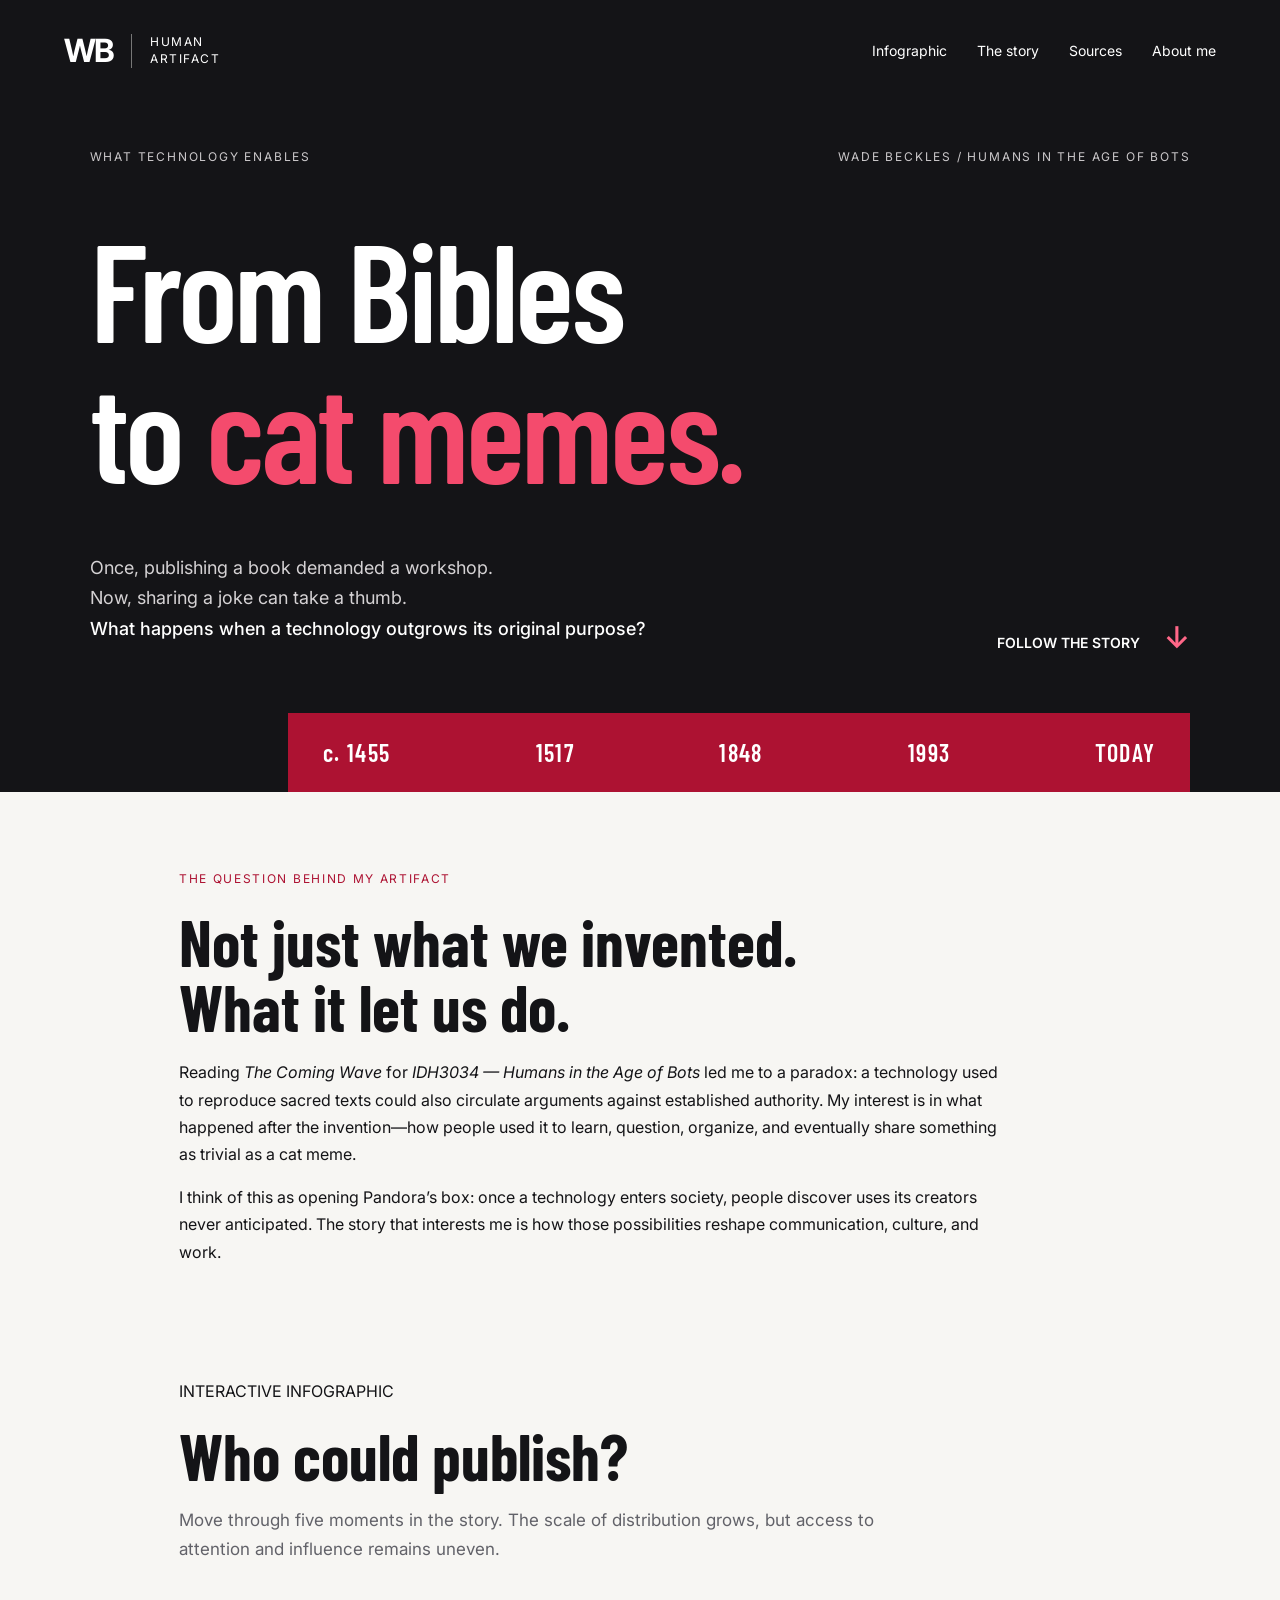
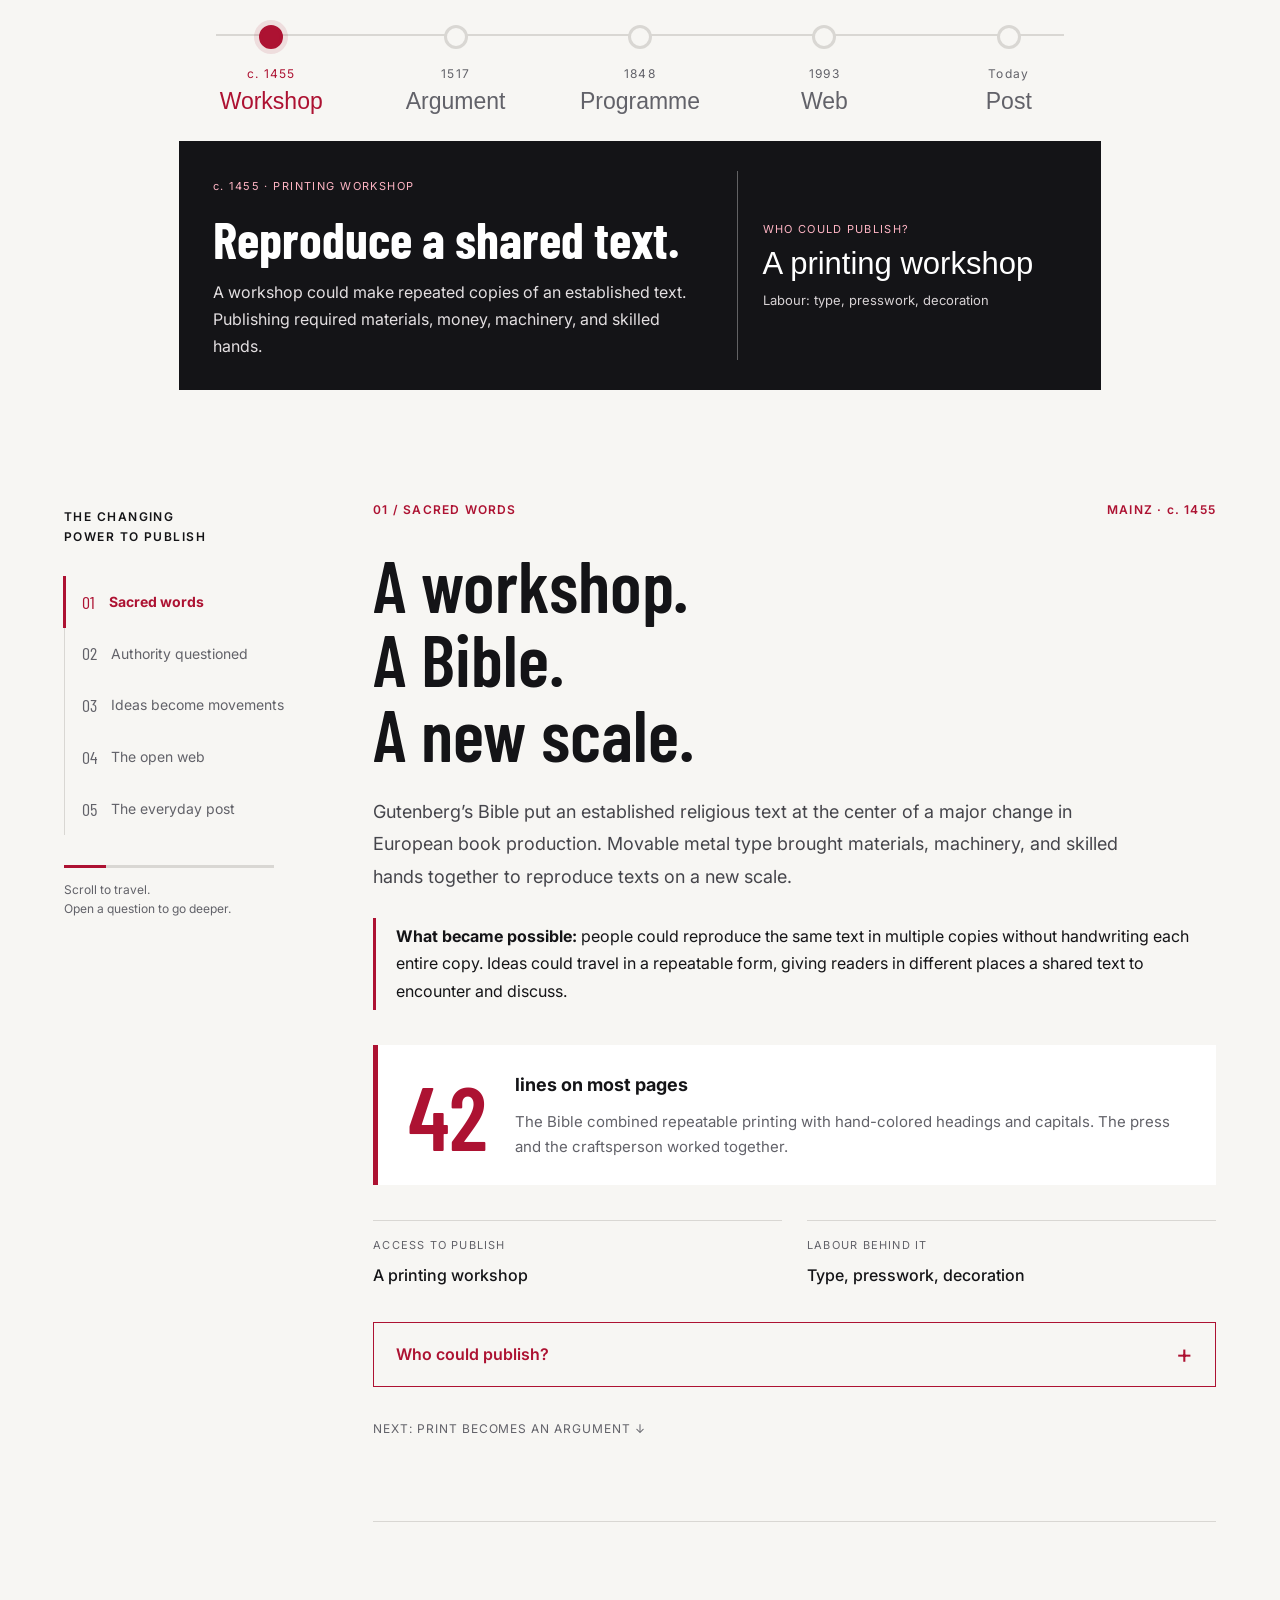
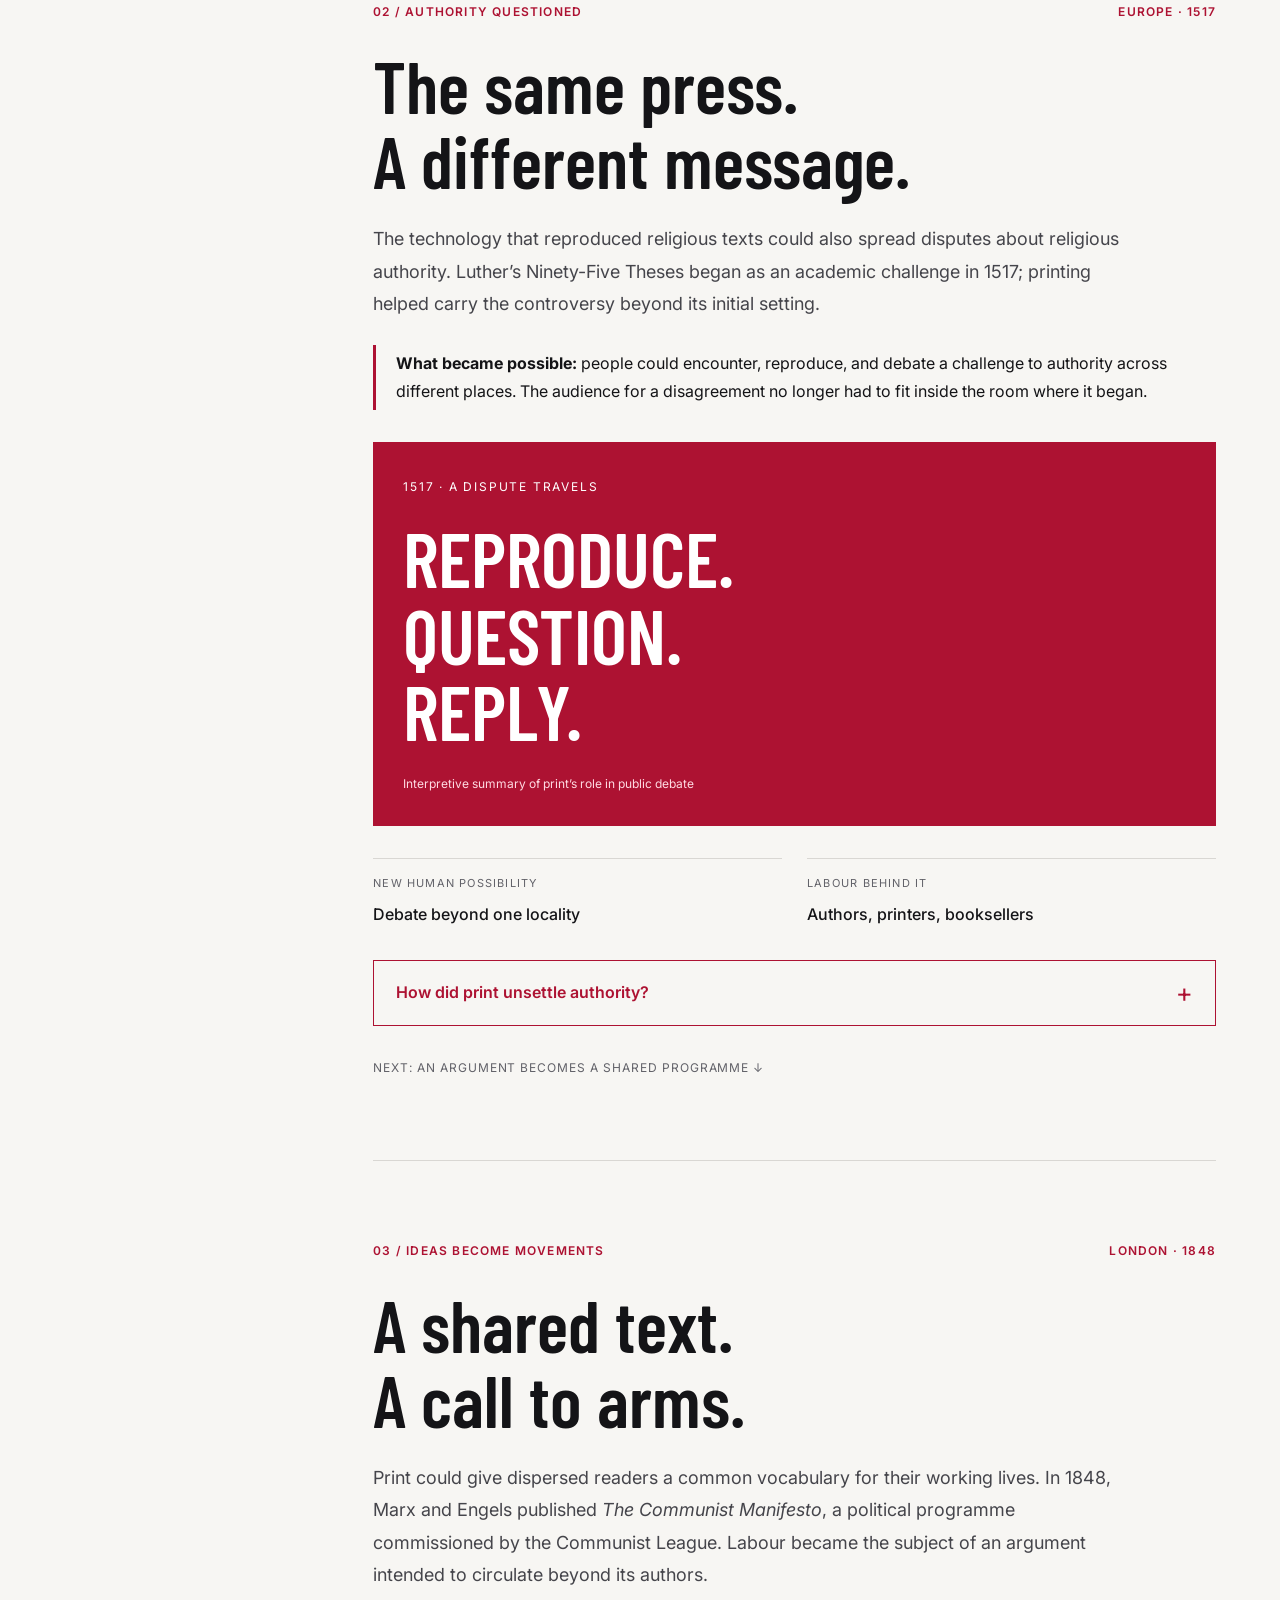
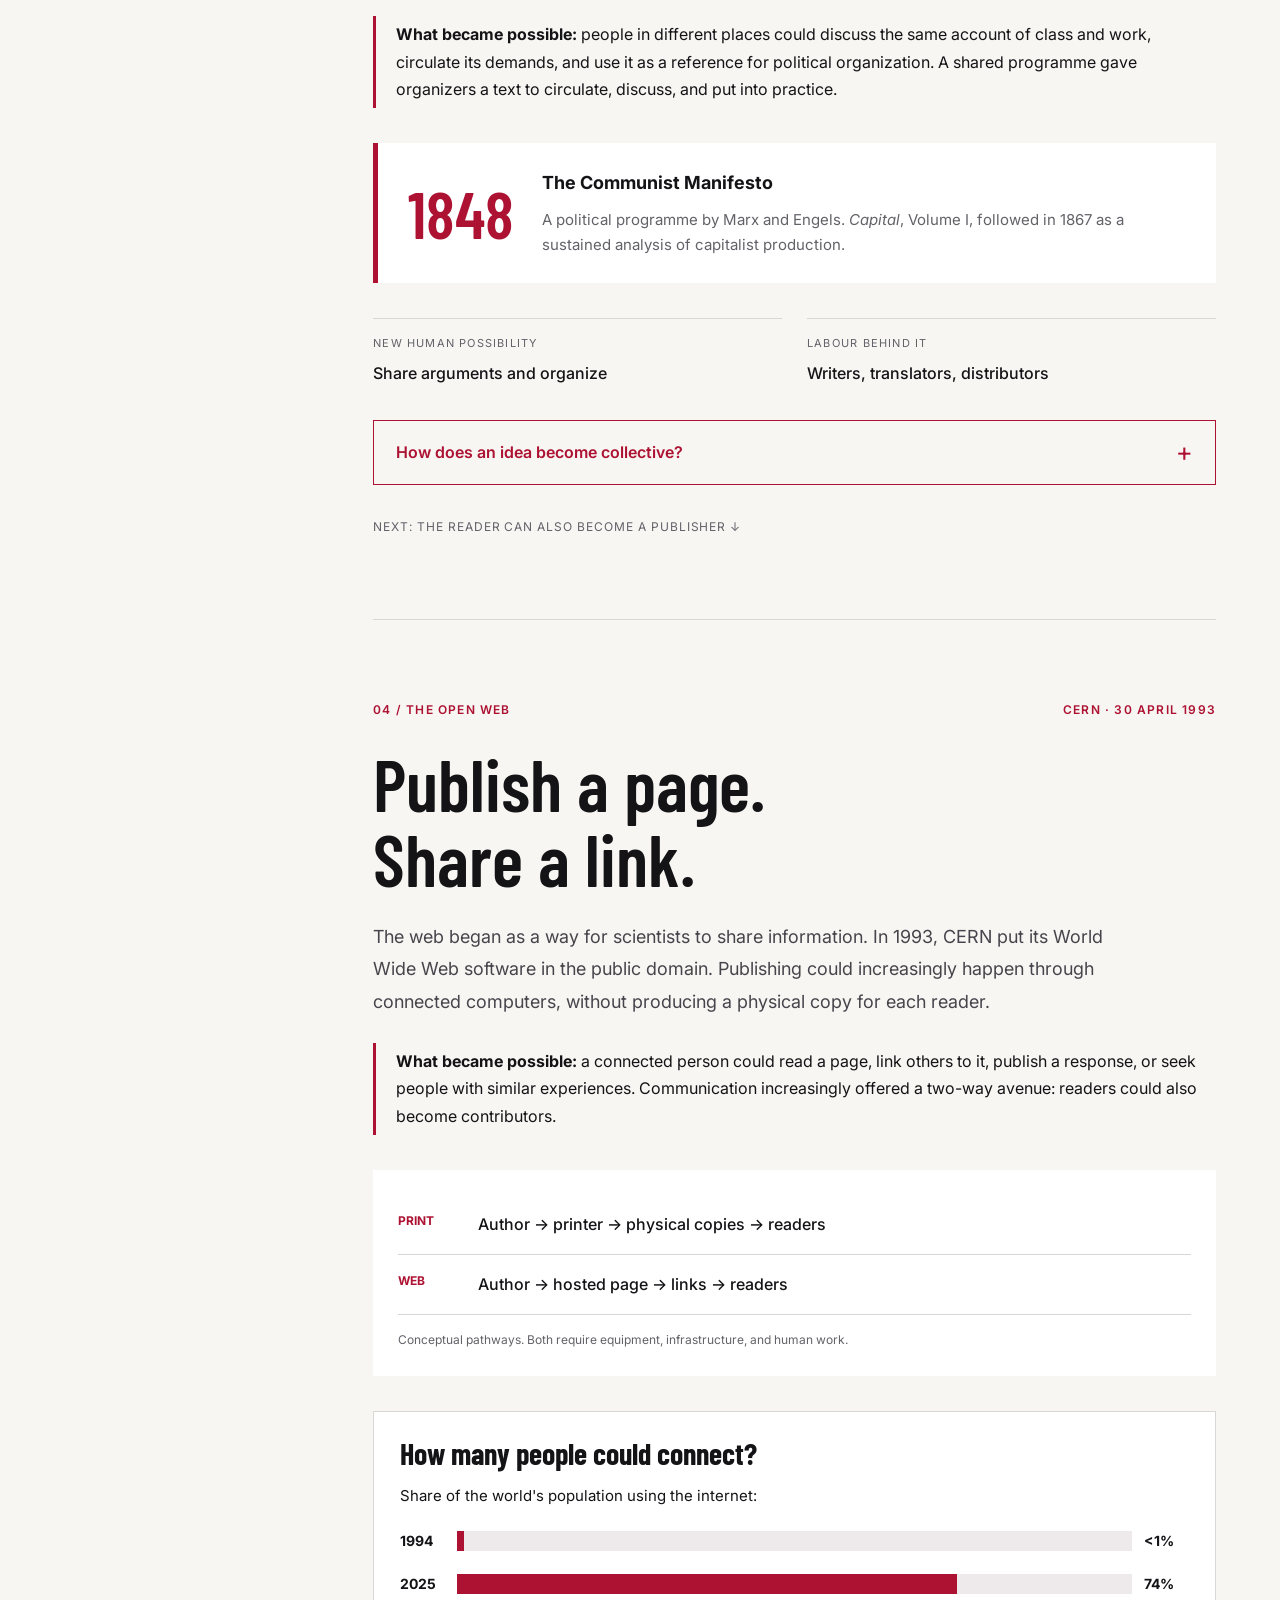
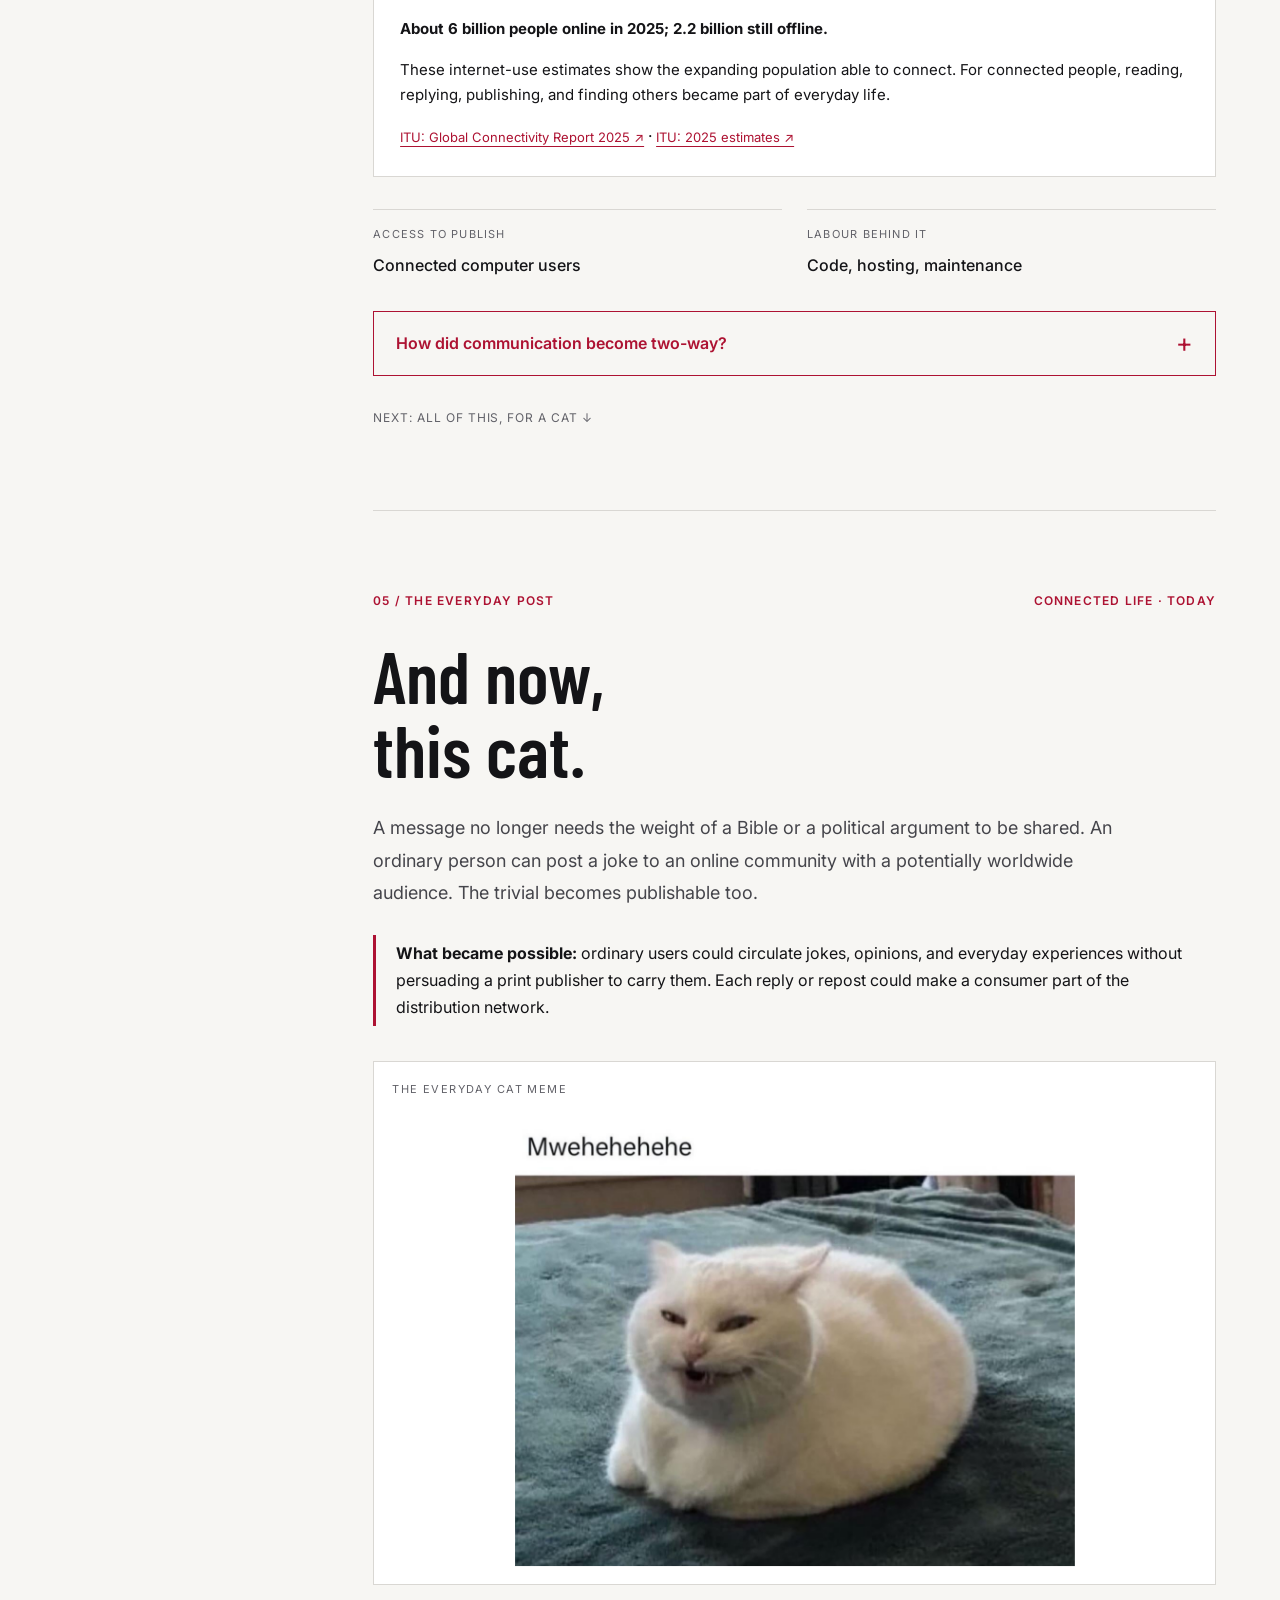
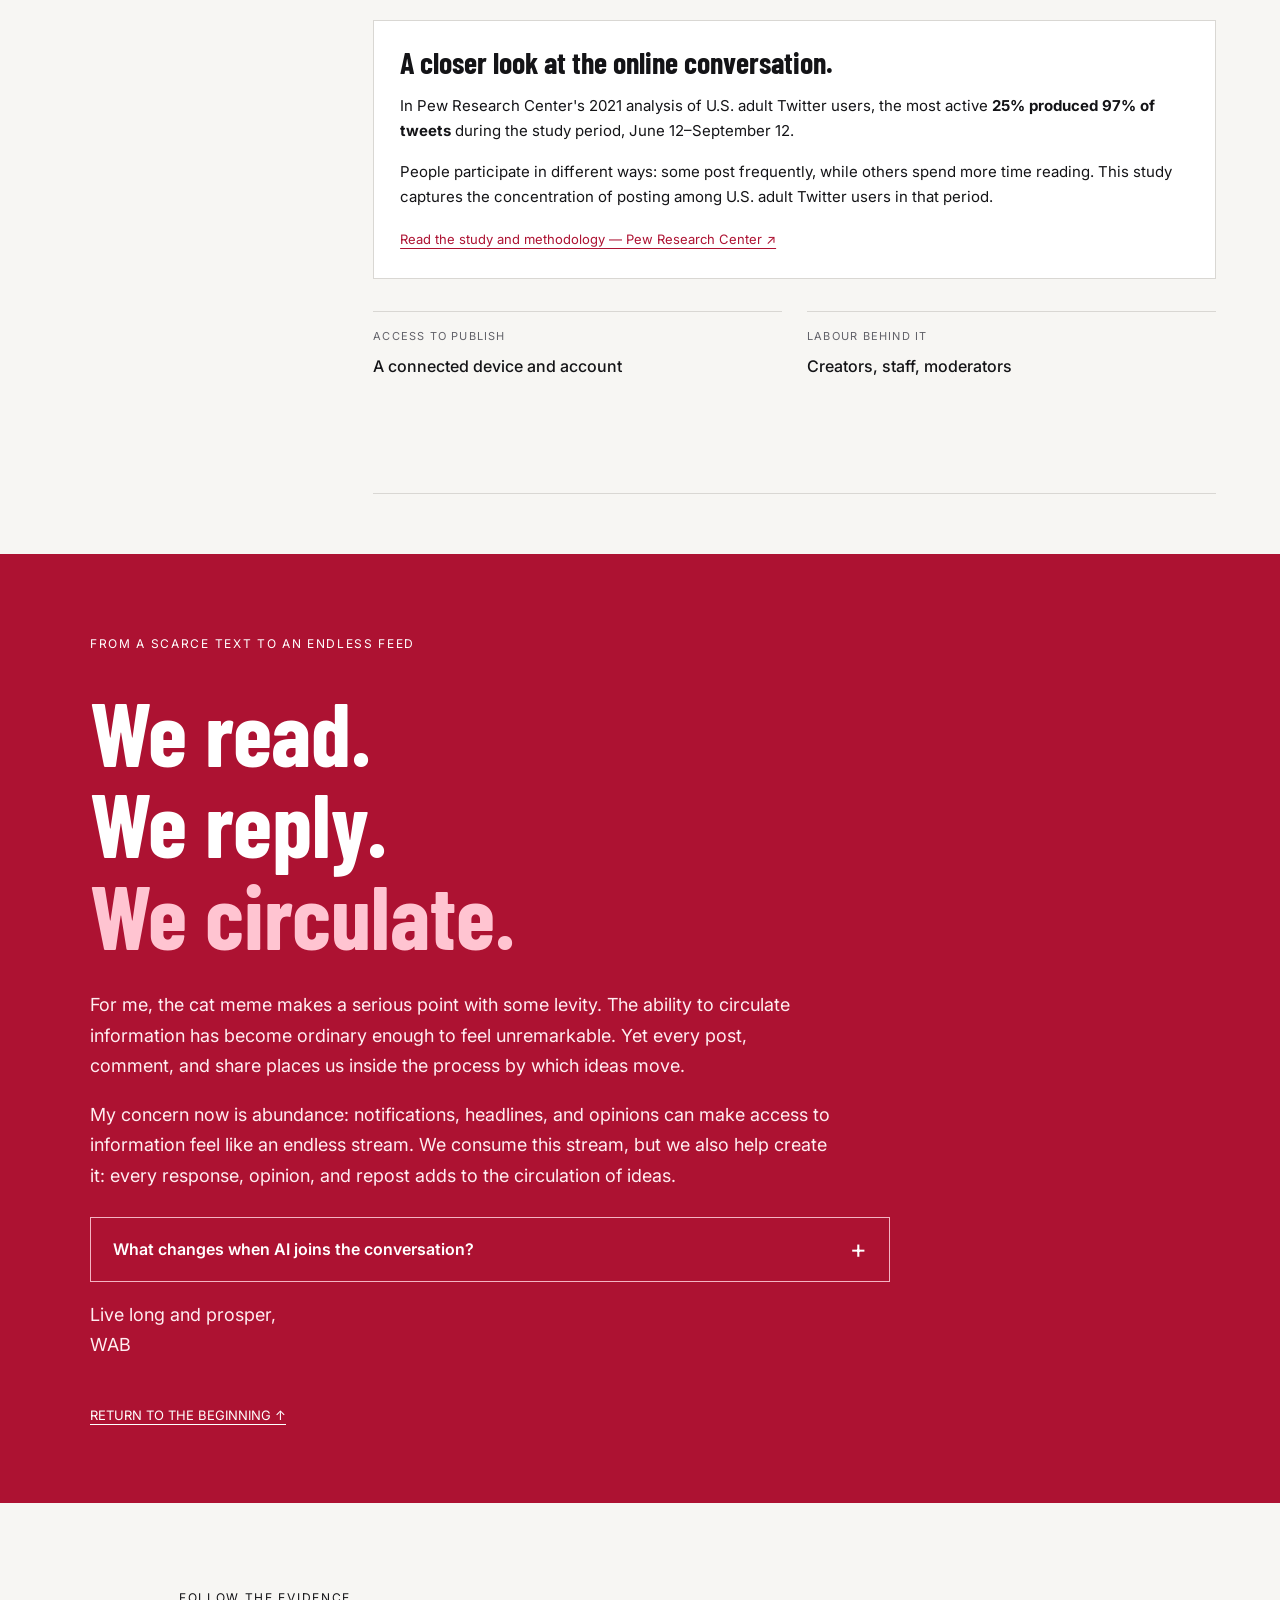
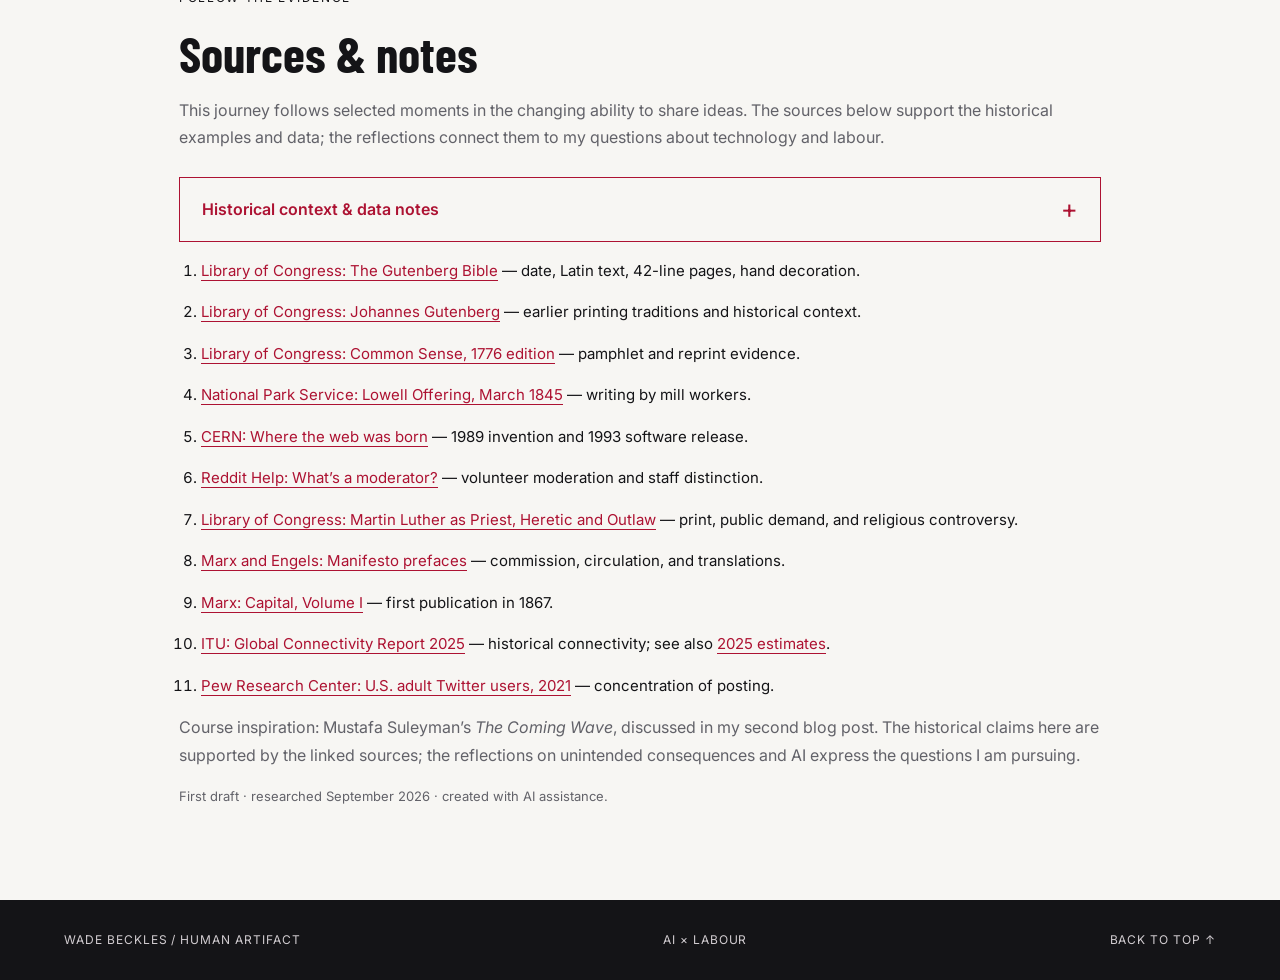
==== commit 53a7a5e8: "Add files via upload Neatened up some text and added an infographic" ====
--- a/story.html
+++ b/story.html
@@ -9,7 +9,7 @@
 </head>
 <body>
 <a class="skip" href="#chapter-1">Skip to the story</a>
-<header><a class="brand" href="index.html">WB<span>HUMAN<br>ARTIFACT</span></a><nav aria-label="Page navigation"><a href="#chapter-1">The story</a><a href="#sources">Sources</a><a href="index.html#about">About me</a></nav></header>
+<header><a class="brand" href="index.html">WB<span>HUMAN<br>ARTIFACT</span></a><nav aria-label="Page navigation"><a href="#infographic">Infographic</a><a href="#chapter-1">The story</a><a href="#sources">Sources</a><a href="index.html#about">About me</a></nav></header>
 <main>
 <section class="intro" id="top">
  <div class="intro-top"><span>WHAT TECHNOLOGY ENABLES</span><span>WADE BECKLES / HUMANS IN THE AGE OF BOTS</span></div>
@@ -18,6 +18,20 @@
  <div class="date-strip" aria-label="Selected milestones"><span>c. 1455</span><span>1517</span><span>1848</span><span>1993</span><span>TODAY</span></div>
 </section>
 <section class="project-premise"><p class="eyebrow">THE QUESTION BEHIND MY ARTIFACT</p><h2>Not just what we invented.<br>What it let us do.</h2><p>Reading <em>The Coming Wave</em> for <em>IDH3034 — Humans in the Age of Bots</em> led me to a paradox: a technology used to reproduce sacred texts could also circulate arguments against established authority. My interest is in what happened after the invention—how people used it to learn, question, organize, and eventually share something as trivial as a cat meme.</p><p>I think of this as opening Pandora’s box: once a technology enters society, people discover uses its creators never anticipated. The story that interests me is how those possibilities reshape communication, culture, and work.</p></section>
+<section class="infographic" id="infographic" aria-labelledby="infographic-title">
+ <div class="infographic-heading"><p class="eyebrow">INTERACTIVE INFOGRAPHIC</p><h2 id="infographic-title">Who could publish?</h2><p>Move through five moments in the story. The scale of distribution grows, but access to attention and influence remains uneven.</p></div>
+ <div class="infographic-track" role="list" aria-label="Publishing milestones">
+  <button type="button" class="infographic-step is-selected" role="listitem" aria-pressed="true" data-infographic-step="0"><span>c. 1455</span><strong>Workshop</strong></button>
+  <button type="button" class="infographic-step" role="listitem" aria-pressed="false" data-infographic-step="1"><span>1517</span><strong>Argument</strong></button>
+  <button type="button" class="infographic-step" role="listitem" aria-pressed="false" data-infographic-step="2"><span>1848</span><strong>Programme</strong></button>
+  <button type="button" class="infographic-step" role="listitem" aria-pressed="false" data-infographic-step="3"><span>1993</span><strong>Web</strong></button>
+  <button type="button" class="infographic-step" role="listitem" aria-pressed="false" data-infographic-step="4"><span>Today</span><strong>Post</strong></button>
+ </div>
+ <div class="infographic-detail" aria-live="polite">
+  <div><span class="infographic-kicker" id="infographic-kicker">c. 1455 · PRINTING WORKSHOP</span><h3 id="infographic-heading">Reproduce a shared text.</h3><p id="infographic-copy">A workshop could make repeated copies of an established text. Publishing required materials, money, machinery, and skilled hands.</p></div>
+  <div class="infographic-fact"><span>WHO COULD PUBLISH?</span><strong id="infographic-publisher">A printing workshop</strong><small id="infographic-labor">Labour: type, presswork, decoration</small></div>
+ </div>
+</section>
 <div class="story-layout">
 <aside class="timeline" aria-label="Chapter navigation"><p>THE CHANGING<br>POWER TO PUBLISH</p><ol><li><a href="#chapter-1" aria-current="step"><span>01</span>Sacred words</a></li><li><a href="#chapter-2"><span>02</span>Authority questioned</a></li><li><a href="#chapter-3"><span>03</span>Ideas become movements</a></li><li><a href="#chapter-4"><span>04</span>The open web</a></li><li><a href="#chapter-5"><span>05</span>The everyday post</a></li></ol><div class="progress-track" aria-hidden="true"><div id="progress"></div></div><p class="timeline-note">Scroll to travel.<br>Open a question to go deeper.</p></aside>
 <div class="chapters">
@@ -73,6 +87,6 @@
 </section>
 </div></div>
 <section class="ending"><span>FROM A SCARCE TEXT TO AN ENDLESS FEED</span><h2>We read.<br>We reply.<br><em>We circulate.</em></h2><p>For me, the cat meme makes a serious point with some levity. The ability to circulate information has become ordinary enough to feel unremarkable. Yet every post, comment, and share places us inside the process by which ideas move.</p><p>My concern now is abundance: notifications, headlines, and opinions can make access to information feel like an endless stream. We consume this stream, but we also help create it: every response, opinion, and repost adds to the circulation of ideas.</p><details><summary>What changes when AI joins the conversation? <span class="toggle" aria-hidden="true">+</span></summary><div class="more"><h3>The next Pandora’s box question.</h3><p>In my blog, I ask what happens when information comes through a tailored conversation with an AI. Does that help us understand more, or give a new intermediary greater influence over what we encounter? This is the next question I want my artifact to explore.</p><p>Making this artifact gave that question a practical dimension. I tried learning interactive HTML through online tutorials, then collaborated with language models to develop and refine the site. Natural-language instructions became part of how I could build something for others to use.</p><p>That experience connects directly to labour: which tasks become easier, which skills remain necessary, and how does responsibility shift? Reading developers’ accounts of working with AI made these questions feel immediate. Building this page let me experience that shift for myself.</p><p class="question">The thread running through my artifact: what does a technology enable people to do—and what follows that its creators did not intend?</p></div></details><p>Live long and prosper,<br>WAB</p><a href="#top">RETURN TO THE BEGINNING ↑</a></section>
-<section id="sources" class="sources"><span>FOLLOW THE EVIDENCE</span><h2>Sources & notes</h2><p>This journey follows selected moments in the changing ability to share ideas. The sources below support the historical examples and data; the reflections connect them to my questions about technology and labour.</p><details class="method-notes"><summary>Historical context &amp; data notes <span class="toggle" aria-hidden="true">+</span></summary><div class="more"><p>Printing and earlier movable-type techniques existed in Asia before Gutenberg. This story begins with his European workshop as one influential example. Manuscripts, teaching, letters, and oral communication also circulated ideas before the press. The Reformation illustrates printing’s role in a wider social change; printing was one contributor alongside other forces.</p><p>The Manifesto appeared in 1848; Capital, Volume I, followed in 1867. These are distinct works with different purposes.</p><p>The ITU figures measure internet use, not the number of active publishers or people heard. The 1994 bar shows an upper bound of 1%. Pew’s figures concern posting volume among U.S. adult Twitter users during June 12–September 12, 2021, rather than Reddit or global participation. These measurements describe different aspects of participation and should not be treated as a single historical count of voices.</p></div></details><ol><li><a href="https://www.loc.gov/exhibits/bibles/the-gutenberg-bible.html">Library of Congress: The Gutenberg Bible</a> — date, Latin text, 42-line pages, hand decoration.</li><li><a href="https://guides.loc.gov/gutenberg/the-printer">Library of Congress: Johannes Gutenberg</a> — earlier printing traditions and historical context.</li><li><a href="https://www.loc.gov/item/18023774/">Library of Congress: Common Sense, 1776 edition</a> — pamphlet and reprint evidence.</li><li><a href="https://www.nps.gov/media/photo/view.htm?id=8941e4b8-2e79-48ce-ba90-e54f77fb3337">National Park Service: Lowell Offering, March 1845</a> — writing by mill workers.</li><li><a href="https://home.cern/science/computing/the-birth-of-the-web/where-web-was-born/">CERN: Where the web was born</a> — 1989 invention and 1993 software release.</li><li><a href="https://support.reddithelp.com/hc/en-us/articles/204533859-What-s-a-moderator">Reddit Help: What’s a moderator?</a> — volunteer moderation and staff distinction.</li><li><a href="https://guides.loc.gov/martin-luther-priest-heretic-outlaw">Library of Congress: Martin Luther as Priest, Heretic and Outlaw</a> — print, public demand, and religious controversy.</li><li><a href="https://www.marxists.org/archive/marx/works/1848/communist-manifesto/preface.htm">Marx and Engels: Manifesto prefaces</a> — commission, circulation, and translations.</li><li><a href="https://www.marxists.org/archive/marx/works/1867-c1/">Marx: Capital, Volume I</a> — first publication in 1867.</li><li><a href="https://www.itu.int/itu-d/reports/statistics/global-connectivity-report-2025/">ITU: Global Connectivity Report 2025</a> — historical connectivity; see also <a href="https://www.itu.int/en/mediacentre/Pages/PR-2025-11-17-Facts-and-Figures.aspx">2025 estimates</a>.</li><li><a href="https://www.pewresearch.org/internet/2021/11/15/the-behaviors-and-attitudes-of-u-s-adults-on-twitter/">Pew Research Center: U.S. adult Twitter users, 2021</a> — concentration of posting.</li></ol><p>Course inspiration: Mustafa Suleyman’s <em>The Coming Wave</em>, discussed in my second blog post. The historical claims here are supported by the linked sources; the reflections on unintended consequences and AI express the questions I am pursuing.</p><p class="note">First draft · researched September 2026 · created with AI assistance.</p></section>
+<section id="sources" class="sources"><span>FOLLOW THE EVIDENCE</span><h2>Sources & notes</h2><p>This journey follows selected moments in the changing ability to share ideas. The sources below support the historical examples and data; the reflections connect them to my questions about technology and labour.</p><details class="method-notes"><summary>Historical context &amp; data notes <span class="toggle" aria-hidden="true">+</span></summary><div class="more"><p>Printing and earlier movable-type techniques existed in Asia before Gutenberg. This story begins with his European workshop as one influential example. Manuscripts, teaching, letters, and oral communication also circulated ideas before the press. The Reformation illustrates printing’s role in a wider social change; printing was one contributor alongside other forces. The Manifesto appeared in 1848; Capital, Volume I, followed in 1867. These are distinct works with different purposes. The ITU figures measure internet use, not the number of active publishers or people heard. The 1994 bar shows an upper bound of 1%. Pew’s figures concern posting volume among U.S. adult Twitter users during June 12–September 12, 2021, rather than Reddit or global participation. These measurements describe different aspects of participation and should not be treated as a single historical count of voices.</p></div></details><ol><li><a href="https://www.loc.gov/exhibits/bibles/the-gutenberg-bible.html">Library of Congress: The Gutenberg Bible</a> — date, Latin text, 42-line pages, hand decoration.</li><li><a href="https://guides.loc.gov/gutenberg/the-printer">Library of Congress: Johannes Gutenberg</a> — earlier printing traditions and historical context.</li><li><a href="https://www.loc.gov/item/18023774/">Library of Congress: Common Sense, 1776 edition</a> — pamphlet and reprint evidence.</li><li><a href="https://www.nps.gov/media/photo/view.htm?id=8941e4b8-2e79-48ce-ba90-e54f77fb3337">National Park Service: Lowell Offering, March 1845</a> — writing by mill workers.</li><li><a href="https://home.cern/science/computing/the-birth-of-the-web/where-web-was-born/">CERN: Where the web was born</a> — 1989 invention and 1993 software release.</li><li><a href="https://support.reddithelp.com/hc/en-us/articles/204533859-What-s-a-moderator">Reddit Help: What’s a moderator?</a> — volunteer moderation and staff distinction.</li><li><a href="https://guides.loc.gov/martin-luther-priest-heretic-outlaw">Library of Congress: Martin Luther as Priest, Heretic and Outlaw</a> — print, public demand, and religious controversy.</li><li><a href="https://www.marxists.org/archive/marx/works/1848/communist-manifesto/preface.htm">Marx and Engels: Manifesto prefaces</a> — commission, circulation, and translations.</li><li><a href="https://www.marxists.org/archive/marx/works/1867-c1/">Marx: Capital, Volume I</a> — first publication in 1867.</li><li><a href="https://www.itu.int/itu-d/reports/statistics/global-connectivity-report-2025/">ITU: Global Connectivity Report 2025</a> — historical connectivity; see also <a href="https://www.itu.int/en/mediacentre/Pages/PR-2025-11-17-Facts-and-Figures.aspx">2025 estimates</a>.</li><li><a href="https://www.pewresearch.org/internet/2021/11/15/the-behaviors-and-attitudes-of-u-s-adults-on-twitter/">Pew Research Center: U.S. adult Twitter users, 2021</a> — concentration of posting.</li></ol><p>Course inspiration: Mustafa Suleyman’s <em>The Coming Wave</em>, discussed in my second blog post. The historical claims here are supported by the linked sources; the reflections on unintended consequences and AI express the questions I am pursuing.</p><p class="note">First draft · researched September 2026 · created with AI assistance.</p></section>
 </main><footer><a href="index.html">WADE BECKLES / HUMAN ARTIFACT</a><span>AI × LABOUR</span><a href="#top">BACK TO TOP ↑</a></footer>
 </body></html>
--- a/story.css
+++ b/story.css
@@ -5,3 +5,4 @@
 @media(prefers-reduced-motion:reduce){html{scroll-behavior:auto}*{transition:none!important}}
 .project-premise{max-width:1050px;margin:auto;padding:65px 5% 15px}.project-premise h2{font-size:clamp(40px,5vw,64px);margin:20px 0}.project-premise p{max-width:820px}.project-premise .eyebrow{font-size:12px;letter-spacing:.14em;color:var(--red)}.capability{border-left:3px solid var(--red);padding:5px 0 5px 20px;margin:25px 0;font-size:16px}.ending details{border-color:#f4b4c3;max-width:800px}.ending summary{color:white}.ending details[open] summary{background:#821029}.ending .more{background:#fff;color:var(--dark)}.ending .more p{color:var(--dark);font-size:16px}.ending .more h3{font-size:32px}
 .reach-data{padding:26px;background:white;border:1px solid var(--line);margin:32px 0}.reach-data h3{font-size:30px}.reach-data p{font-size:15px}.reach-data a{font-size:13px;color:var(--red)}.data-row{display:grid;grid-template-columns:45px minmax(0,1fr) 45px;align-items:center;gap:12px;margin:20px 0;font-size:14px}.data-bar{height:20px;background:#eee9eb}.data-bar span{display:block;height:100%;background:var(--red)}
+.infographic{max-width:1050px;margin:auto;padding:65px 5% 30px}.infographic-heading{max-width:760px}.infographic-heading h2{font-size:clamp(48px,5vw,72px);margin:18px 0}.infographic-heading p:last-child{color:var(--muted);font-size:17px}.infographic-track{display:grid;grid-template-columns:repeat(5,1fr);gap:0;margin:42px 0 0;position:relative}.infographic-track:before{content:"";height:2px;background:var(--line);position:absolute;left:4%;right:4%;top:28px;z-index:0}.infographic-step{appearance:none;border:0;background:none;color:var(--muted);font:inherit;text-align:center;padding:0 8px 18px;position:relative;z-index:1;cursor:pointer}.infographic-step:before{content:"";display:block;width:18px;height:18px;border-radius:50%;background:var(--paper);border:3px solid var(--line);margin:19px auto 15px}.infographic-step span{display:block;font-size:12px;letter-spacing:.1em}.infographic-step strong{display:block;font:500 23px 'Barlow Condensed',sans-serif;margin-top:4px}.infographic-step.is-selected{color:var(--red)}.infographic-step.is-selected:before{background:var(--red);border-color:var(--red);box-shadow:0 0 0 5px #ad12321c}.infographic-step:focus-visible{outline:3px solid #e55675;outline-offset:5px}.infographic-detail{display:grid;grid-template-columns:1.35fr .9fr;gap:28px;background:var(--dark);color:white;padding:30px 34px;margin-top:8px}.infographic-kicker{font-size:11px;letter-spacing:.13em;color:#ffb5c4}.infographic-detail h3{font-size:clamp(32px,4vw,52px);margin:14px 0}.infographic-detail p{font-size:16px;color:#e3dfe1;max-width:620px;margin:0}.infographic-fact{border-left:1px solid #ffffff55;padding-left:25px;display:flex;flex-direction:column;justify-content:center;gap:7px}.infographic-fact span{font-size:11px;letter-spacing:.12em;color:#ffb5c4}.infographic-fact strong{font:500 31px 'Barlow Condensed',sans-serif}.infographic-fact small{color:#d7d2d4;font-size:13px}.infographic-note{font-size:12px;color:var(--muted);margin-top:13px}@media(max-width:640px){.infographic{padding:50px 6% 20px}.infographic-track{margin-top:30px}.infographic-track:before{left:5%;right:5%;top:23px}.infographic-step{padding:0 2px 13px}.infographic-step:before{width:14px;height:14px;border-width:2px;margin:18px auto 12px}.infographic-step span{font-size:10px}.infographic-step strong{font-size:17px}.infographic-detail{grid-template-columns:1fr;padding:25px 22px;gap:22px}.infographic-detail h3{font-size:38px}.infographic-fact{border-left:0;border-top:1px solid #ffffff55;padding:18px 0 0}}
